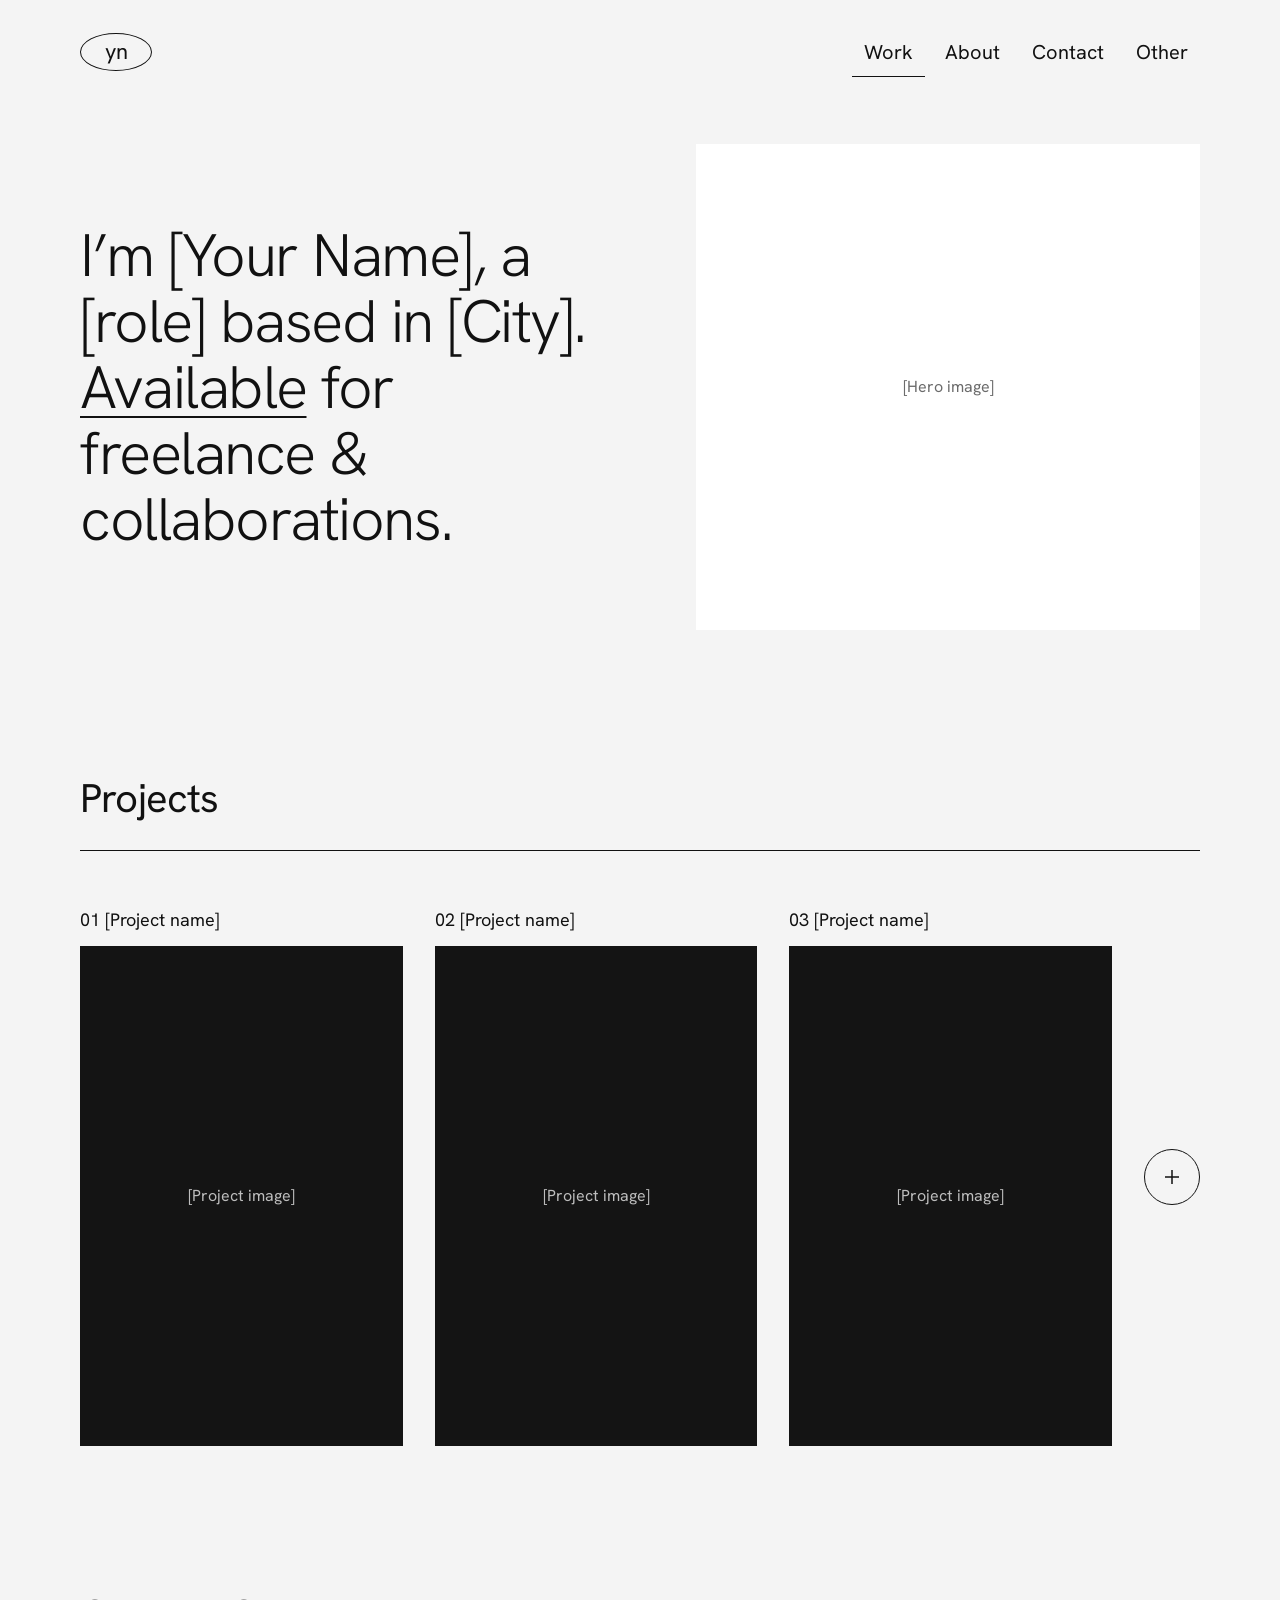
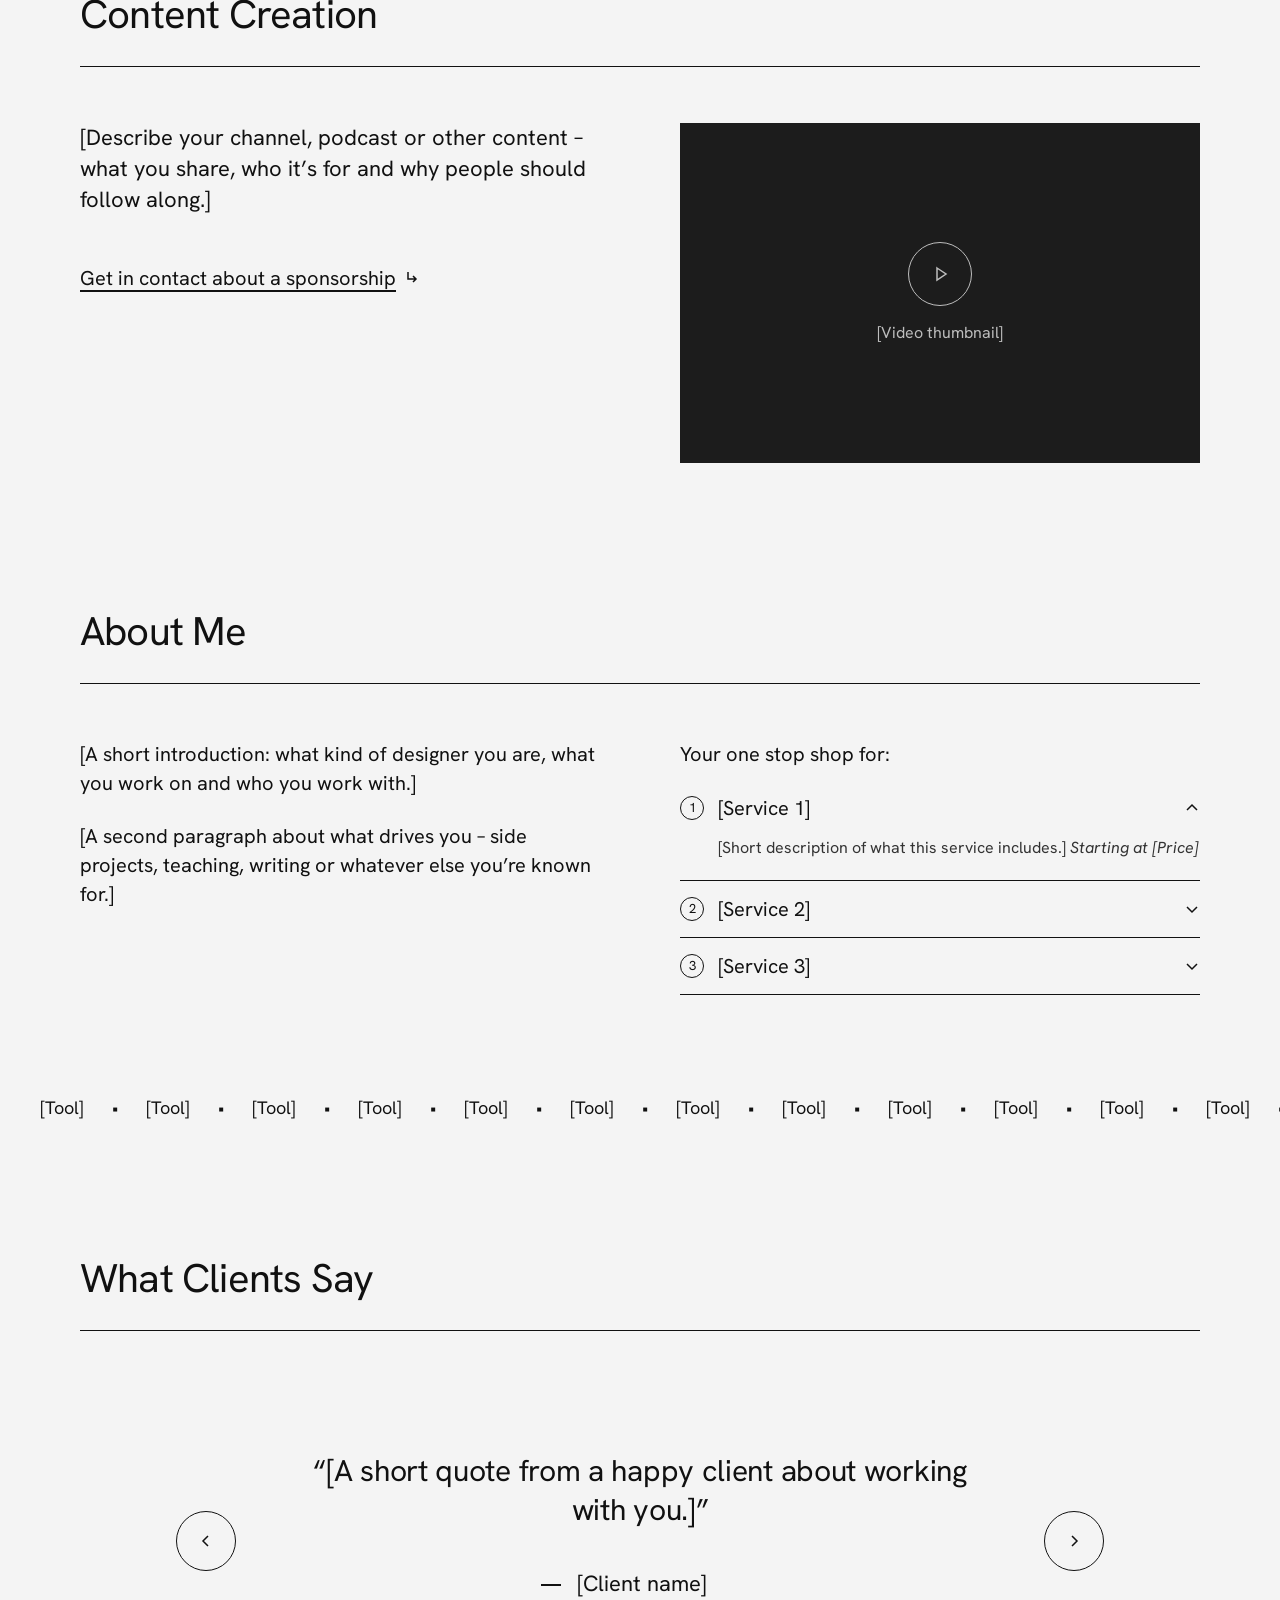
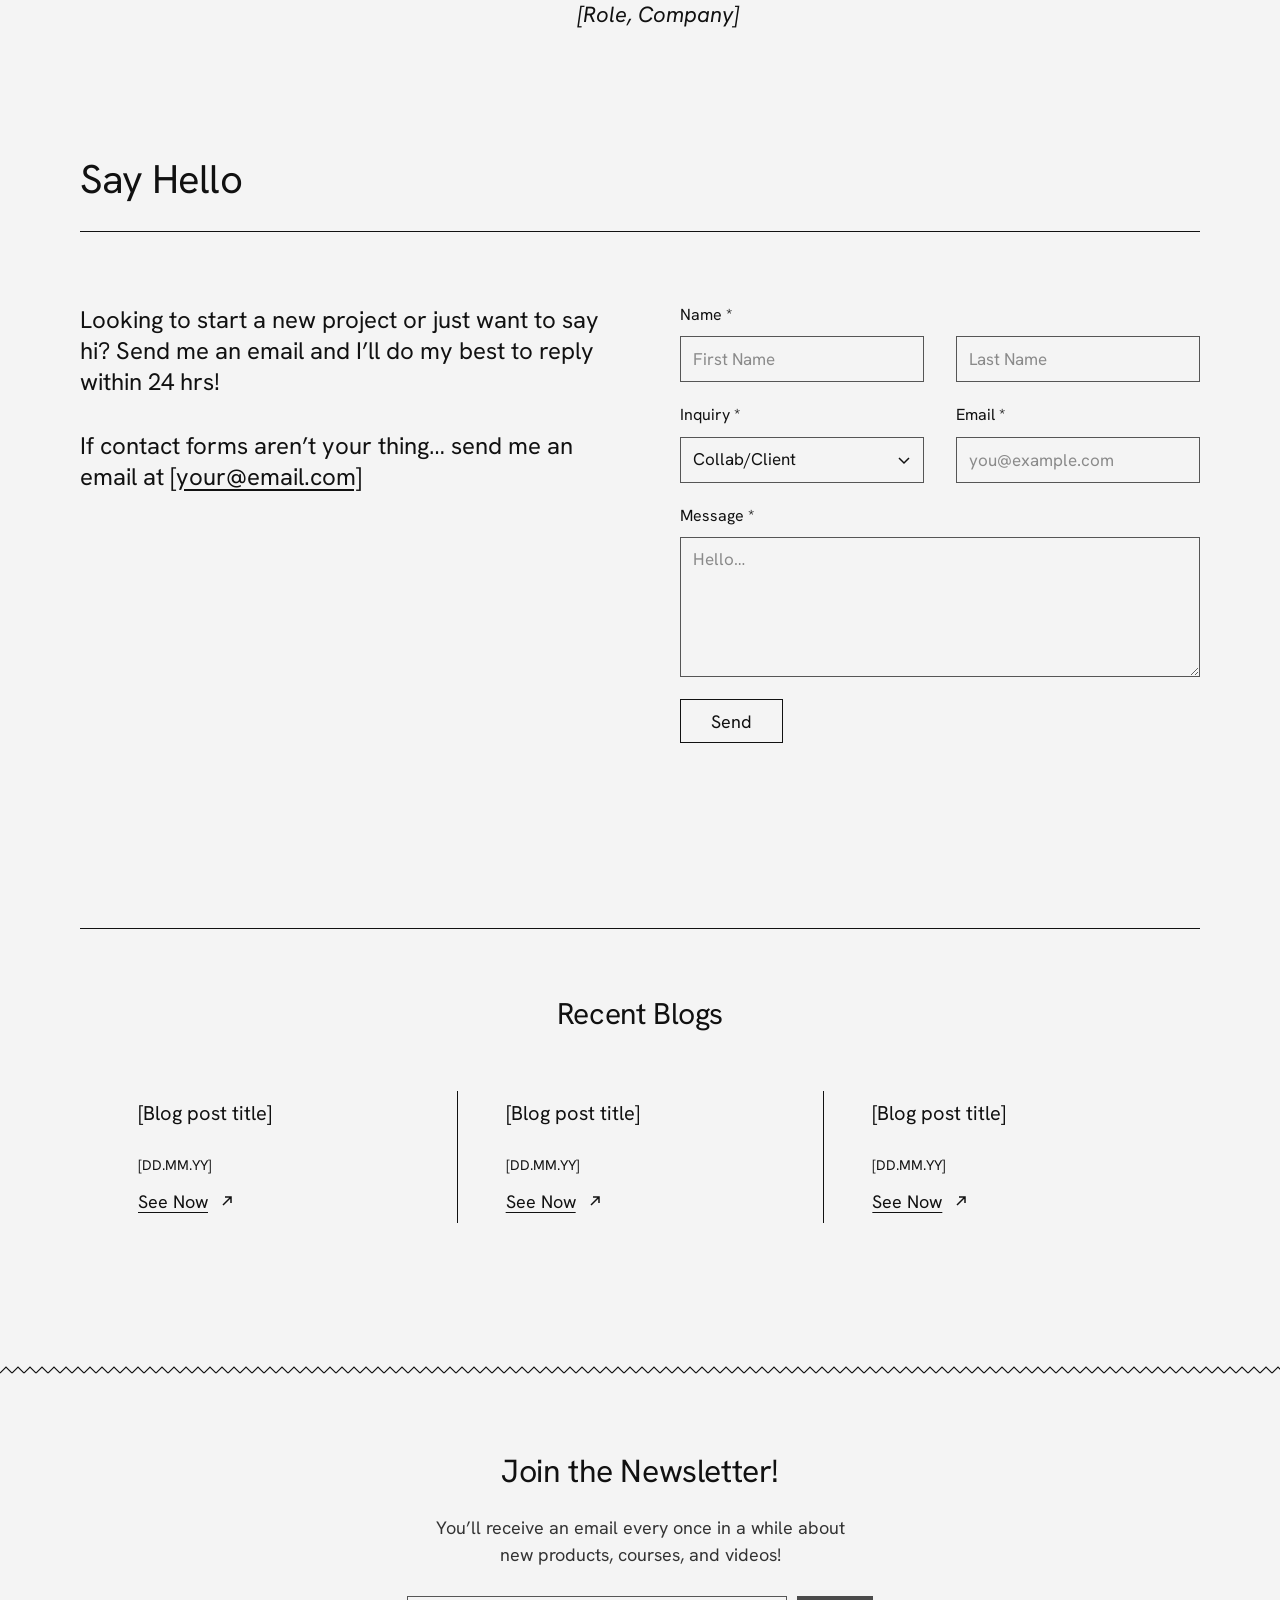
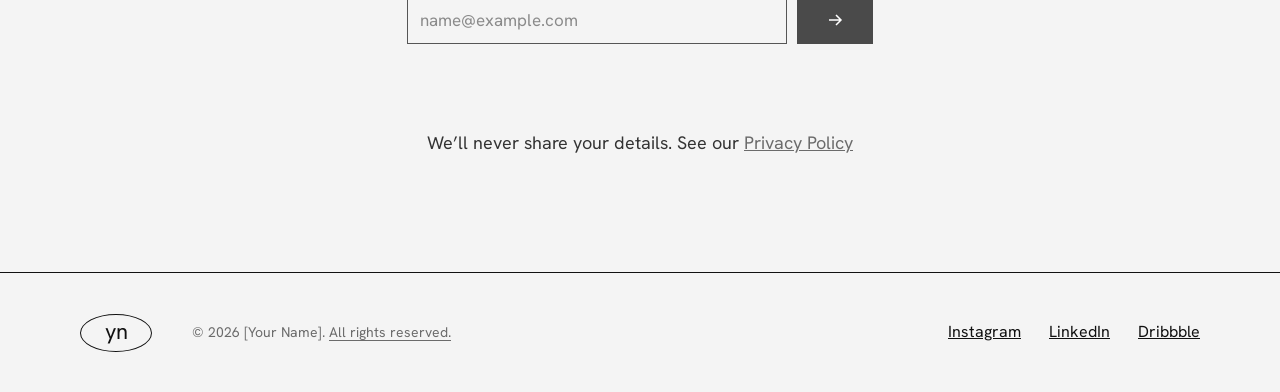
==== index.html @ ebcaa5fa "Build portfolio website with Rights & Privacy page Rebuild the exported Portfolio design as a static" ====
<!DOCTYPE html>
<html lang="en">
<head>
<meta charset="utf-8">
<meta name="viewport" content="width=device-width, initial-scale=1">
<title>Portfolio – Home</title>
<meta name="description" content="Portfolio of [Your Name], a [role] based in [City].">
<link rel="preconnect" href="https://fonts.googleapis.com">
<link rel="preconnect" href="https://fonts.gstatic.com" crossorigin>
<link rel="stylesheet" href="https://fonts.googleapis.com/css2?family=Hanken+Grotesk:ital,wght@0,300;0,400;0,500;1,300;1,400&amp;display=swap">
<link rel="stylesheet" href="css/styles.css">
</head>
<body>
<a class="skip-link" href="#main">Skip to content</a>
<header class="site-header">
  <a class="logo" href="index.html" aria-label="Home">yn</a>
  <nav class="main-nav" aria-label="Main">
    <a href="index.html" aria-current="page">Work</a>
    <a href="about.html">About</a>
    <a href="contact.html">Contact</a>
    <a href="#">Other</a>
  </nav>
</header>
<main id="main">
<section class="hero">
  <h1>I’m [Your Name], a [role] based in [City]. <a href="contact.html">Available</a> for freelance &amp; collaborations.</h1>
  <div class="placeholder">[Hero image]</div>
</section>

<section class="section">
  <h2 class="section-title">Projects</h2>
  <div class="projects">
    <article class="project">
      <div class="project__name">01 [Project name]</div>
      <div class="placeholder placeholder--dark project__image">[Project image]</div>
    </article>
    <article class="project">
      <div class="project__name">02 [Project name]</div>
      <div class="placeholder placeholder--dark project__image">[Project image]</div>
    </article>
    <article class="project">
      <div class="project__name">03 [Project name]</div>
      <div class="placeholder placeholder--dark project__image">[Project image]</div>
    </article>
    <a class="circle-btn" href="#" aria-label="More projects"><svg width="20" height="20" viewBox="0 0 20 20" fill="none" stroke="currentColor" stroke-width="1.5" aria-hidden="true"><path d="M10 3v14M3 10h14"/></svg></a>
  </div>
</section>

<section class="section">
  <h2 class="section-title">Content Creation</h2>
  <div class="two-col">
    <div class="stack" style="gap:48px">
      <p class="lead">[Describe your channel, podcast or other content – what you share, who it’s for and why people should follow along.]</p>
      <a class="arrow-link" href="contact.html">Get in contact about a sponsorship <svg width="16" height="16" viewBox="0 0 16 16" fill="none" stroke="currentColor" stroke-width="1.5" aria-hidden="true"><path d="M4 2v7h8M9 6l3 3-3 3"/></svg></a>
    </div>
    <div class="video">
      <div class="video__play"><svg width="20" height="20" viewBox="0 0 20 20" fill="none" stroke="currentColor" stroke-width="1.5" aria-hidden="true"><path d="M7 4l9 6-9 6z"/></svg></div>
      <div>[Video thumbnail]</div>
    </div>
  </div>
</section>

<section class="section" style="padding-bottom:100px">
  <h2 class="section-title">About Me</h2>
  <div class="two-col">
    <div class="about-text">
      <p>[A short introduction: what kind of designer you are, what you work on and who you work with.]</p>
      <p>[A second paragraph about what drives you – side projects, teaching, writing or whatever else you’re known for.]</p>
    </div>
    <div class="services">
      <div class="services__label">Your one stop shop for:</div>
      <div class="service">
        <button class="service__toggle" type="button" aria-expanded="true" aria-controls="service-1">
          <span class="service__num">1</span>
          <span class="service__title">[Service 1]</span>
          <svg width="16" height="16" viewBox="0 0 16 16" fill="none" stroke="currentColor" stroke-width="1.5" aria-hidden="true" class="service__chevron"><path d="M3 6l5 5 5-5"/></svg>
        </button>
        <p class="service__body" id="service-1">[Short description of what this service includes.] <em>Starting at [Price]</em></p>
      </div>
      <div class="service">
        <button class="service__toggle" type="button" aria-expanded="false" aria-controls="service-2">
          <span class="service__num">2</span>
          <span class="service__title">[Service 2]</span>
          <svg width="16" height="16" viewBox="0 0 16 16" fill="none" stroke="currentColor" stroke-width="1.5" aria-hidden="true" class="service__chevron"><path d="M3 6l5 5 5-5"/></svg>
        </button>
        <p class="service__body" id="service-2" hidden>[Short description of what this service includes.] <em>Starting at [Price]</em></p>
      </div>
      <div class="service">
        <button class="service__toggle" type="button" aria-expanded="false" aria-controls="service-3">
          <span class="service__num">3</span>
          <span class="service__title">[Service 3]</span>
          <svg width="16" height="16" viewBox="0 0 16 16" fill="none" stroke="currentColor" stroke-width="1.5" aria-hidden="true" class="service__chevron"><path d="M3 6l5 5 5-5"/></svg>
        </button>
        <p class="service__body" id="service-3" hidden>[Short description of what this service includes.] <em>Starting at [Price]</em></p>
      </div>
    </div>
  </div>
</section>

<div class="tools" aria-label="Tools I use">
  <div class="tools__track"><span>[Tool]</span><span aria-hidden="true">•</span><span>[Tool]</span><span aria-hidden="true">•</span><span>[Tool]</span><span aria-hidden="true">•</span><span>[Tool]</span><span aria-hidden="true">•</span><span>[Tool]</span><span aria-hidden="true">•</span><span>[Tool]</span><span aria-hidden="true">•</span><span>[Tool]</span><span aria-hidden="true">•</span><span>[Tool]</span><span aria-hidden="true">•</span><span>[Tool]</span><span aria-hidden="true">•</span><span>[Tool]</span><span aria-hidden="true">•</span><span>[Tool]</span><span aria-hidden="true">•</span><span>[Tool]</span><span aria-hidden="true">•</span><span>[Tool]</span><span aria-hidden="true">•</span><span>[Tool]</span><span aria-hidden="true">•</span><span>[Tool]</span><span aria-hidden="true">•</span><span>[Tool]</span><span aria-hidden="true">•</span><span>[Tool]</span><span aria-hidden="true">•</span><span>[Tool]</span><span aria-hidden="true">•</span><span>[Tool]</span><span aria-hidden="true">•</span><span>[Tool]</span><span aria-hidden="true">•</span><span>[Tool]</span><span aria-hidden="true">•</span><span>[Tool]</span><span aria-hidden="true">•</span><span>[Tool]</span><span aria-hidden="true">•</span><span>[Tool]</span><span aria-hidden="true">•</span><span>[Tool]</span><span aria-hidden="true">•</span><span>[Tool]</span><span aria-hidden="true">•</span><span>[Tool]</span><span aria-hidden="true">•</span><span>[Tool]</span><span aria-hidden="true">•</span><span>[Tool]</span><span aria-hidden="true">•</span><span>[Tool]</span><span aria-hidden="true">•</span></div>
</div>

<section class="section section--testimonials">
  <h2 class="section-title">What Clients Say</h2>
  <div class="testimonials" data-testimonials>
    <button class="circle-btn" type="button" data-prev aria-label="Previous testimonial"><svg width="16" height="16" viewBox="0 0 16 16" fill="none" stroke="currentColor" stroke-width="1.5" aria-hidden="true"><path d="M10 3L5 8l5 5"/></svg></button>
    <figure class="testimonial" aria-live="polite">
      <blockquote data-quote>“[A short quote from a happy client about working with you.]”</blockquote>
      <figcaption>
        <span class="testimonial__dash" aria-hidden="true"></span>
        <span class="testimonial__who"><span data-name>[Client name]</span><em data-role>[Role, Company]</em></span>
      </figcaption>
    </figure>
    <button class="circle-btn" type="button" data-next aria-label="Next testimonial"><svg width="16" height="16" viewBox="0 0 16 16" fill="none" stroke="currentColor" stroke-width="1.5" aria-hidden="true"><path d="M6 3l5 5-5 5"/></svg></button>
  </div>
</section>

<section class="section">
  <h2 class="section-title">Say Hello</h2>
  <div class="two-col contact-grid">
    <div class="contact-copy">
      <p>Looking to start a new project or just want to say hi? Send me an email and I’ll do my best to reply within 24 hrs!</p>
      <p>If contact forms aren’t your thing… send me an email at <a href="mailto:hello@example.com">[your@email.com]</a></p>
    </div>
    <form class="form" data-contact-form>
      <div class="field">
        <label for="h-first">Name *</label>
        <div class="field-row">
          <input class="input" id="h-first" name="first" type="text" placeholder="First Name" autocomplete="given-name" required>
          <input class="input" name="last" type="text" aria-label="Last name" placeholder="Last Name" autocomplete="family-name" required>
        </div>
      </div>
      <div class="field-row">
        <div class="field">
          <label for="h-inq">Inquiry *</label>
          <div class="select-wrap">
            <select class="input" id="h-inq" name="inquiry" required>
              <option>Collab/Client</option>
              <option>Sponsorship</option>
              <option>Other</option>
            </select>
            <svg width="16" height="16" viewBox="0 0 16 16" fill="none" stroke="currentColor" stroke-width="1.5" aria-hidden="true"><path d="M3 6l5 5 5-5"/></svg>
          </div>
        </div>
        <div class="field">
          <label for="h-email">Email *</label>
          <input class="input" id="h-email" name="email" type="email" placeholder="you@example.com" autocomplete="email" required>
        </div>
      </div>
      <div class="field">
        <label for="h-msg">Message *</label>
        <textarea class="input" id="h-msg" name="message" placeholder="Hello…" required></textarea>
      </div>
      <button class="btn" type="submit">Send</button>
      <p class="form-status" role="status" aria-live="polite"></p>
    </form>
  </div>
</section>

<section class="section">
  <div class="blogs">
    <h2>Recent Blogs</h2>
    <div class="blogs__grid">
      <article class="blog">
        <h3>[Blog post title]</h3>
        <div class="blog__date">[DD.MM.YY]</div>
        <a href="#">See Now <svg width="14" height="14" viewBox="0 0 14 14" fill="none" stroke="currentColor" stroke-width="1.5" aria-hidden="true"><path d="M3 11L11 3M5 3h6v6"/></svg></a>
      </article>
      <article class="blog">
        <h3>[Blog post title]</h3>
        <div class="blog__date">[DD.MM.YY]</div>
        <a href="#">See Now <svg width="14" height="14" viewBox="0 0 14 14" fill="none" stroke="currentColor" stroke-width="1.5" aria-hidden="true"><path d="M3 11L11 3M5 3h6v6"/></svg></a>
      </article>
      <article class="blog">
        <h3>[Blog post title]</h3>
        <div class="blog__date">[DD.MM.YY]</div>
        <a href="#">See Now <svg width="14" height="14" viewBox="0 0 14 14" fill="none" stroke="currentColor" stroke-width="1.5" aria-hidden="true"><path d="M3 11L11 3M5 3h6v6"/></svg></a>
      </article>
    </div>
  </div>
</section>

<div class="zigzag" aria-hidden="true"></div>
<section class="newsletter">
  <h2>Join the Newsletter!</h2>
  <p>You’ll receive an email every once in a while about new products, courses, and videos!</p>
  <form class="newsletter__form" data-newsletter>
    <input class="input" type="email" name="email" aria-label="Email address" placeholder="name@example.com" autocomplete="email" required>
    <button class="newsletter__submit" type="submit" aria-label="Subscribe"><svg width="18" height="18" viewBox="0 0 18 18" fill="none" stroke="currentColor" stroke-width="1.5" aria-hidden="true"><path d="M3 9h12M10 4l5 5-5 5"/></svg></button>
  </form>
  <p class="form-status" role="status" aria-live="polite"></p>
  <p class="newsletter__fine">We’ll never share your details. See our <a href="rights.html#privacy">Privacy Policy</a></p>
</section>
</main>
<footer class="site-footer">
  <a class="logo" href="index.html" aria-label="Home">yn</a>
  <div class="copyright">© <span data-year>2026</span> [Your Name]. <a href="rights.html">All rights reserved.</a></div>
  <nav class="social" aria-label="Social">
    <a href="#">Instagram</a>
    <a href="#">LinkedIn</a>
    <a href="#">Dribbble</a>
  </nav>
</footer>
<script src="js/main.js"></script>
</body>
</html>
---- css/styles.css ----
/* ---------- Base ---------- */
:root {
  --bg: #f4f4f4;
  --ink: #111111;
  --ink-soft: #333333;
  --muted: #6b6b6b;
  --line: #555555;
  --panel: #ffffff;
  --dark: #141414;
  --dark-2: #1c1c1c;
  --on-dark: #bdbdbd;
  --gutter: 80px;
  --rule: 1.5px solid var(--ink);
}

*, *::before, *::after { box-sizing: border-box; }

html { scroll-behavior: smooth; }

body {
  margin: 0;
  font-family: 'Hanken Grotesk', Helvetica, Arial, sans-serif;
  background: var(--bg);
  color: var(--ink);
  line-height: 1.4;
  -webkit-font-smoothing: antialiased;
}

a { color: var(--ink); }
a:hover { color: var(--line); }
img { max-width: 100%; display: block; }
input::placeholder, textarea::placeholder { color: #8a8a8a; }

:focus-visible { outline: 2px solid var(--ink); outline-offset: 3px; }

.skip-link {
  position: absolute; left: -9999px; top: 8px;
  background: var(--ink); color: var(--bg); padding: 8px 14px; z-index: 100;
}
.skip-link:focus { left: 8px; color: var(--bg); }

.visually-hidden {
  position: absolute; width: 1px; height: 1px; padding: 0; margin: -1px;
  overflow: hidden; clip: rect(0 0 0 0); white-space: nowrap; border: 0;
}

/* ---------- Header ---------- */
.site-header {
  height: 104px;
  padding: 0 var(--gutter);
  display: flex;
  align-items: center;
  justify-content: space-between;
  gap: 16px;
}

.logo {
  display: flex; align-items: center; justify-content: center;
  width: 72px; height: 38px; flex-shrink: 0;
  border: var(--rule); border-radius: 50%;
  color: var(--ink); text-decoration: none;
  font-size: 22px; letter-spacing: -0.5px;
}

.main-nav { display: flex; gap: 8px; flex-wrap: wrap; justify-content: flex-end; }
.main-nav a {
  padding: 10px 12px;
  font-size: 20px;
  text-decoration: none;
  border-bottom: 1.5px solid transparent;
}
.main-nav a[aria-current="page"] { border-bottom-color: var(--ink); }

/* ---------- Sections ---------- */
.section { padding: 0 var(--gutter) 140px; }
.section--first { padding-top: 40px; }

.section-title {
  margin: 0;
  padding-bottom: 24px;
  border-bottom: var(--rule);
  font-size: 40px;
  font-weight: 400;
  letter-spacing: -0.8px;
}

.two-col {
  padding-top: 56px;
  display: grid;
  grid-template-columns: repeat(2, minmax(0, 1fr));
  gap: 80px;
  align-items: start;
}

.lead { margin: 0; font-size: 22px; line-height: 1.4; }
.stack { display: flex; flex-direction: column; gap: 32px; }
.stack p { margin: 0; }

.placeholder {
  display: flex; align-items: center; justify-content: center;
  background: var(--panel); color: var(--muted); font-size: 16px;
}
.placeholder--dark { background: var(--dark); color: var(--on-dark); }

.arrow-link {
  font-size: 20px;
  text-underline-offset: 5px;
  display: inline-flex; align-items: center; gap: 8px;
}

.circle-btn {
  width: 60px; height: 60px; flex-shrink: 0; padding: 0;
  border-radius: 50%; border: var(--rule);
  background: transparent; color: var(--ink);
  display: flex; align-items: center; justify-content: center;
  cursor: pointer;
}
.circle-btn:hover { background: var(--ink); color: var(--bg); }

/* ---------- Hero ---------- */
.hero {
  padding: 40px var(--gutter) 140px;
  display: flex; align-items: center; justify-content: space-between; gap: 64px;
}
.hero h1 {
  margin: 0; max-width: 700px;
  font-size: 60px; line-height: 1.1; font-weight: 300; letter-spacing: -1.5px;
}
.hero h1 a { text-decoration-thickness: 2px; text-underline-offset: 8px; }
.hero .placeholder { width: 560px; max-width: 45%; aspect-ratio: 56 / 54; flex-shrink: 0; }

/* ---------- Projects ---------- */
.projects {
  padding-top: 56px;
  display: flex; align-items: center; gap: 32px;
}
.project { flex: 1 1 0; display: flex; flex-direction: column; gap: 14px; }
.project__name { font-size: 18px; }
.project .placeholder { height: 500px; }
.projects .circle-btn { width: 56px; height: 56px; }

/* ---------- Content creation ---------- */
.video {
  height: 340px;
  background: var(--dark-2); color: var(--on-dark);
  display: flex; flex-direction: column; align-items: center; justify-content: center; gap: 16px;
  font-size: 16px;
}
.video__play {
  width: 64px; height: 64px; border-radius: 50%;
  border: 1.5px solid var(--on-dark);
  display: flex; align-items: center; justify-content: center;
}

/* ---------- Services accordion ---------- */
.about-text { display: flex; flex-direction: column; gap: 24px; font-size: 20px; line-height: 1.45; }
.about-text p { margin: 0; }
.services__label { font-size: 20px; padding-bottom: 12px; }
.service { border-bottom: var(--rule); }
.service__toggle {
  width: 100%; min-height: 56px; padding: 0;
  border: none; background: transparent; color: var(--ink);
  font: inherit; font-size: 20px; text-align: left;
  display: flex; align-items: center; gap: 14px; cursor: pointer;
}
.service__num {
  width: 24px; height: 24px; flex-shrink: 0;
  border-radius: 50%; border: var(--rule);
  display: flex; align-items: center; justify-content: center; font-size: 13px;
}
.service__title { flex-grow: 1; }
.service__chevron { flex-shrink: 0; transition: transform .2s ease; }
.service__toggle[aria-expanded="true"] .service__chevron { transform: rotate(180deg); }
.service__body {
  margin: 0; padding: 0 0 20px 38px;
  font-size: 16px; line-height: 1.5; color: var(--ink-soft);
}

/* ---------- Tools marquee ---------- */
.tools { overflow: hidden; padding: 0 0 130px; }
.tools__track {
  display: flex; gap: 28px; width: max-content;
  white-space: nowrap; font-size: 18px; padding-left: 40px;
  animation: marquee 40s linear infinite;
}
.tools:hover .tools__track { animation-play-state: paused; }
@keyframes marquee { to { transform: translateX(-50%); } }
@media (prefers-reduced-motion: reduce) { .tools__track { animation: none; } }

/* ---------- Testimonials ---------- */
.section--testimonials { padding-bottom: 120px; }
.testimonials {
  padding: 120px 96px 0;
  display: flex; align-items: center; justify-content: space-between; gap: 48px;
}
.testimonial {
  margin: 0; flex-grow: 1; max-width: 820px;
  display: flex; flex-direction: column; align-items: center; gap: 40px;
}
.testimonial blockquote {
  margin: 0; font-size: 30px; line-height: 1.3; letter-spacing: -0.3px; text-align: center;
}
.testimonial figcaption { display: flex; gap: 16px; }
.testimonial__dash { width: 20px; height: 2px; background: var(--ink); margin-top: 15px; }
.testimonial__who { display: flex; flex-direction: column; font-size: 22px; line-height: 1.4; }

/* ---------- Contact ---------- */
.contact-grid { padding-top: 72px; }
.contact-copy { display: flex; flex-direction: column; gap: 32px; font-size: 24px; line-height: 1.3; max-width: 520px; }
.contact-copy p { margin: 0; }
.contact-copy a { text-underline-offset: 4px; }
.page-contact .contact-copy { font-size: 26px; max-width: 540px; }

.form { display: flex; flex-direction: column; gap: 22px; max-width: 560px; }
.field { display: flex; flex-direction: column; gap: 10px; }
.field label { font-size: 16px; }
.field-row { display: grid; grid-template-columns: repeat(2, minmax(0, 1fr)); gap: 32px; }

.input {
  width: 100%; height: 46px; padding: 0 12px;
  border: 1.5px solid var(--line); border-radius: 0;
  background: transparent; color: var(--ink);
  font: inherit; font-size: 17px;
}
textarea.input { height: 140px; padding: 10px 12px; resize: vertical; }
.select-wrap { position: relative; }
.select-wrap select { padding-right: 36px; appearance: none; -webkit-appearance: none; cursor: pointer; }
.select-wrap svg { position: absolute; right: 12px; top: 15px; pointer-events: none; }

.btn {
  align-self: flex-start; min-height: 44px; padding: 0 30px;
  border: var(--rule); border-radius: 0;
  background: transparent; color: var(--ink);
  font: inherit; font-size: 18px; cursor: pointer;
}
.btn:hover { background: var(--ink); color: var(--bg); }

.form-status { margin: 0; font-size: 16px; color: var(--ink-soft); min-height: 1.4em; }

/* ---------- Blogs ---------- */
.blogs { border-top: var(--rule); padding-top: 64px; }
.blogs h2 { margin: 0 0 56px; text-align: center; font-size: 30px; font-weight: 400; letter-spacing: -0.4px; }
.blogs__grid { max-width: 1100px; margin: 0 auto; display: grid; grid-template-columns: repeat(3, minmax(0, 1fr)); }
.blog { padding: 8px 48px; display: flex; flex-direction: column; }
.blog + .blog { border-left: var(--rule); }
.blog h3 { margin: 0; font-size: 20px; font-weight: 400; line-height: 1.45; }
.blog__date { margin-top: 28px; font-size: 14px; }
.blog a {
  margin-top: 12px; font-size: 18px; text-underline-offset: 4px;
  display: inline-flex; align-items: center; gap: 12px; min-height: 28px;
}

/* ---------- Newsletter ---------- */
.zigzag {
  display: block; height: 14px;
  background: url("data:image/svg+xml,%3Csvg xmlns='http://www.w3.org/2000/svg' width='12' height='14'%3E%3Cpath d='M0 10L6 4L12 10' fill='none' stroke='%23111111' stroke-width='1.2'/%3E%3C/svg%3E") repeat-x;
}
.newsletter {
  display: flex; flex-direction: column; align-items: center; justify-content: center;
  padding: 72px var(--gutter) 88px; text-align: center;
}
.newsletter h2 { margin: 0; font-size: 32px; font-weight: 400; letter-spacing: -0.4px; }
.newsletter > p { margin: 20px 0 28px; max-width: 440px; font-size: 18px; line-height: 1.5; color: var(--ink-soft); }
.newsletter__form { display: flex; gap: 10px; width: 100%; max-width: 466px; }
.newsletter__form .input { height: 48px; flex: 1 1 auto; min-width: 0; }
.newsletter__submit {
  width: 76px; height: 48px; flex-shrink: 0; padding: 0;
  border: none; border-radius: 0; background: #4a4a4a; color: #fff;
  display: flex; align-items: center; justify-content: center; cursor: pointer;
}
.newsletter__submit:hover { background: var(--ink); }
.newsletter .form-status { margin-top: 12px; }
.newsletter__fine { margin: 28px 0 0; font-size: 14px; color: var(--muted); }
.newsletter__fine a { color: var(--muted); }

/* ---------- Footer ---------- */
.site-footer {
  min-height: 120px;
  border-top: var(--rule);
  padding: 24px var(--gutter);
  display: flex; align-items: center; gap: 40px; flex-wrap: wrap;
}
.copyright { font-size: 14px; color: var(--muted); }
.copyright a { color: var(--muted); text-underline-offset: 3px; }
.copyright a:hover { color: var(--ink); }
.social { margin-left: auto; display: flex; gap: 28px; font-size: 16px; flex-wrap: wrap; }

/* ---------- Clients (About) ---------- */
.clients {
  margin: 0; padding: 0; list-style: none;
  display: flex; flex-direction: column;
  font-size: 54px; line-height: 1.16; font-weight: 300; letter-spacing: -1px;
}
.clients a { text-decoration-thickness: 2px; text-underline-offset: 8px; }
.portrait { height: 500px; }

/* ---------- Rights page ---------- */
.legal { padding: 40px var(--gutter) 140px; }
.legal h1 {
  margin: 0; padding-bottom: 24px; border-bottom: var(--rule);
  font-size: 44px; font-weight: 400; letter-spacing: -0.9px;
}
.legal__layout {
  padding-top: 56px;
  display: grid; grid-template-columns: 240px minmax(0, 1fr); gap: 80px; align-items: start;
}
.legal__toc { position: sticky; top: 24px; display: flex; flex-direction: column; gap: 10px; font-size: 16px; }
.legal__toc a { text-decoration: none; }
.legal__toc a:hover { text-decoration: underline; text-underline-offset: 4px; }
.legal__body { max-width: 760px; }
.legal__body section { padding-bottom: 48px; scroll-margin-top: 24px; }
.legal__body section + section { border-top: 1px solid #d6d6d6; padding-top: 40px; }
.legal__body h2 { margin: 0 0 16px; font-size: 28px; font-weight: 400; letter-spacing: -0.4px; }
.legal__body p, .legal__body li { font-size: 18px; line-height: 1.55; color: var(--ink-soft); }
.legal__body p { margin: 0 0 14px; }
.legal__body ul { margin: 0 0 14px; padding-left: 22px; }
.legal__updated { font-size: 14px; color: var(--muted); margin: 0 0 32px; }

/* ---------- Responsive ---------- */
@media (max-width: 1100px) {
  :root { --gutter: 48px; }
  .hero h1 { font-size: 48px; }
  .testimonials { padding: 80px 0 0; }
  .clients { font-size: 44px; }
}

@media (max-width: 860px) {
  :root { --gutter: 24px; }
  .site-header { height: auto; padding-top: 20px; padding-bottom: 20px; }
  .main-nav { gap: 4px; }
  .main-nav a { font-size: 16px; padding: 6px 4px; }
  .section { padding-bottom: 96px; }
  .section-title { font-size: 32px; }
  .hero { flex-direction: column; align-items: stretch; padding-bottom: 96px; gap: 40px; }
  .hero h1 { font-size: 38px; letter-spacing: -1px; }
  .hero .placeholder { width: 100%; max-width: none; aspect-ratio: 4 / 3; }
  .two-col, .field-row, .legal__layout { grid-template-columns: 1fr; gap: 48px; }
  .field-row { gap: 22px; }
  .projects { flex-direction: column; align-items: stretch; }
  .project .placeholder { height: 360px; }
  .projects .circle-btn { align-self: center; }
  .testimonials { padding-top: 56px; gap: 16px; }
  .testimonial blockquote { font-size: 22px; }
  .testimonial__who { font-size: 18px; }
  .circle-btn { width: 44px; height: 44px; }
  .contact-copy, .page-contact .contact-copy { font-size: 20px; }
  .blogs__grid { grid-template-columns: 1fr; }
  .blog { padding: 24px 0; }
  .blog + .blog { border-left: none; border-top: var(--rule); }
  .clients { font-size: 36px; }
  .portrait { height: 360px; }
  .legal h1 { font-size: 34px; }
  .legal__toc { position: static; }
  .site-footer { gap: 20px; }
  .social { margin-left: 0; width: 100%; }
}

@media (max-width: 480px) {
  .site-header .logo { width: 56px; height: 32px; font-size: 18px; }
  .main-nav { flex-wrap: nowrap; gap: 2px; }
  .main-nav a { font-size: 15px; padding: 6px 5px; }
}
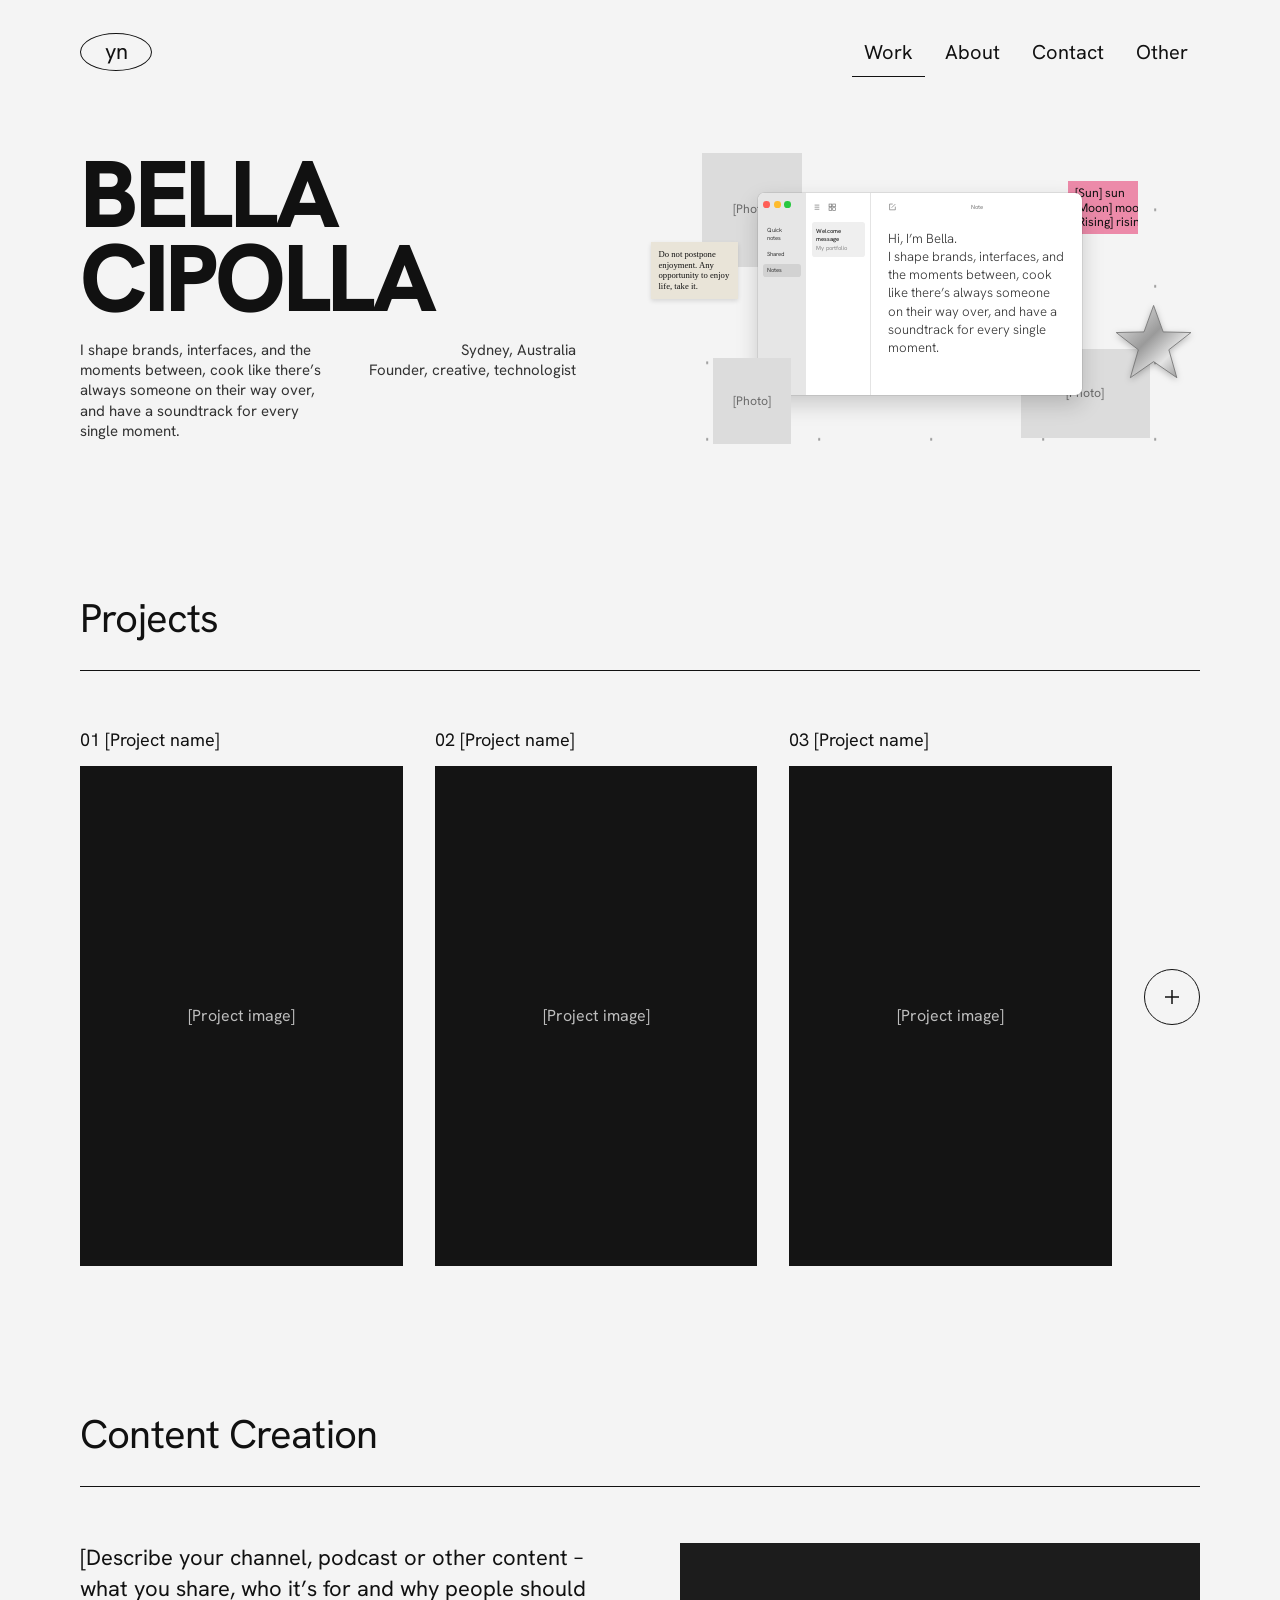
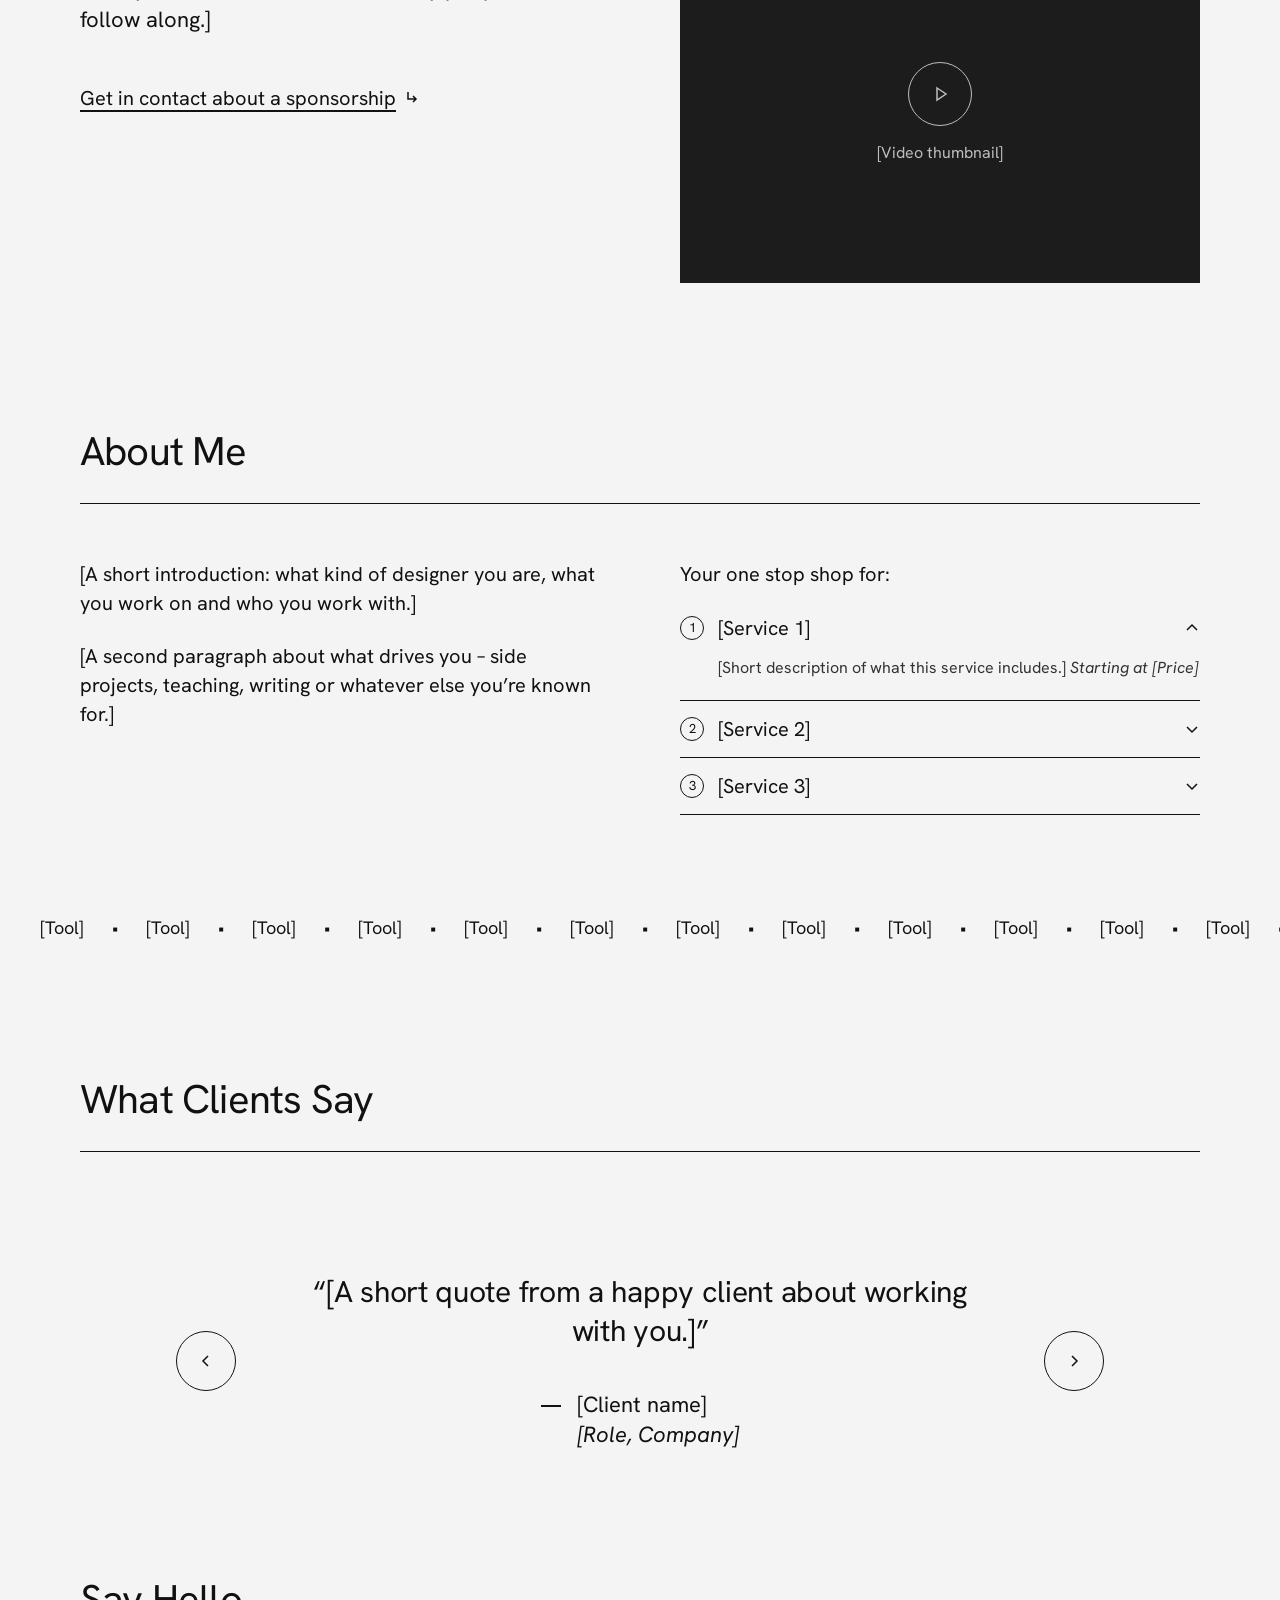
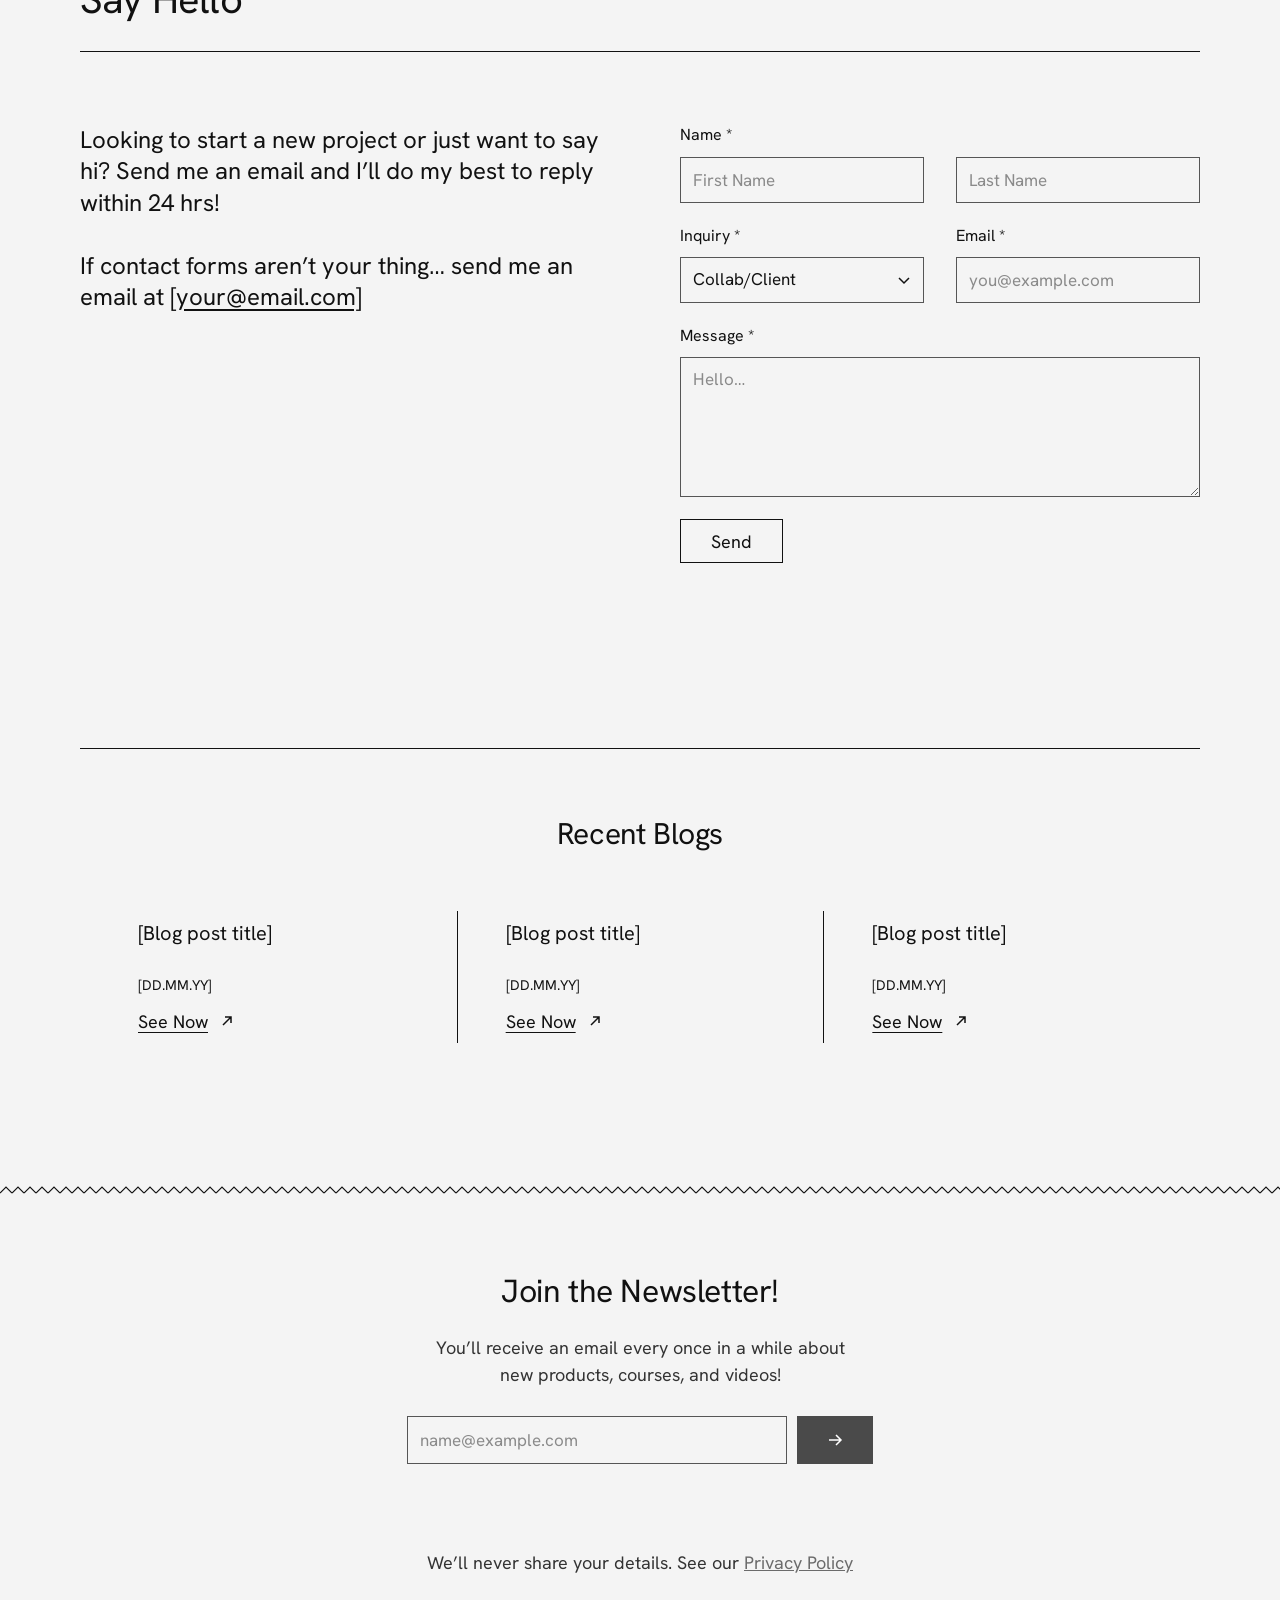
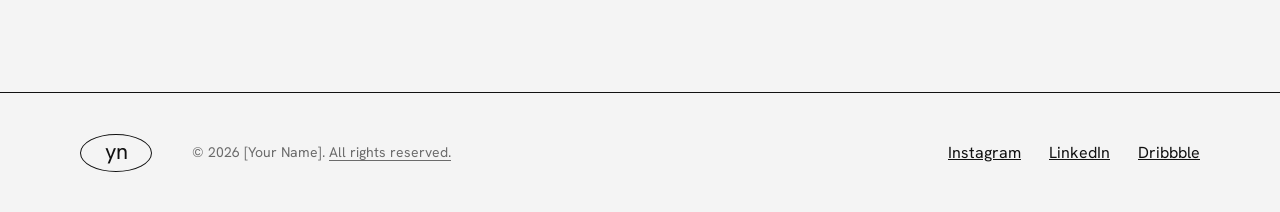
==== commit 1860ceee: "changes to hero" ====
--- a/index.html
+++ b/index.html
@@ -7,7 +7,7 @@
 <meta name="description" content="Portfolio of [Your Name], a [role] based in [City].">
 <link rel="preconnect" href="https://fonts.googleapis.com">
 <link rel="preconnect" href="https://fonts.gstatic.com" crossorigin>
-<link rel="stylesheet" href="https://fonts.googleapis.com/css2?family=Hanken+Grotesk:ital,wght@0,300;0,400;0,500;1,300;1,400&amp;display=swap">
+<link rel="stylesheet" href="https://fonts.googleapis.com/css2?family=Hanken+Grotesk:ital,wght@0,300;0,400;0,500;0,800;1,300;1,400&amp;display=swap">
 <link rel="stylesheet" href="css/styles.css">
 </head>
 <body>
@@ -23,8 +23,49 @@
 </header>
 <main id="main">
 <section class="hero">
-  <h1>I’m [Your Name], a [role] based in [City]. <a href="contact.html">Available</a> for freelance &amp; collaborations.</h1>
-  <div class="placeholder">[Hero image]</div>
+  <div class="hero__intro">
+    <h1 class="hero__name"><span>Bella</span> <span>Cipolla</span></h1>
+    <div class="hero__meta">
+      <p>I shape brands, interfaces, and the moments between, cook like there’s always someone on their way over, and have a soundtrack for every single moment.</p>
+      <p class="hero__meta-right">Sydney, Australia<br>Founder, creative, technologist</p>
+    </div>
+  </div>
+
+  <div class="collage" role="img" aria-label="A notes window surrounded by personal photos">
+    <div class="placeholder collage__item collage__photo collage__photo--tl">[Photo]</div>
+    <p class="collage__item collage__quote">Do not postpone enjoyment. Any opportunity to enjoy life, take it.</p>
+    <p class="collage__item collage__sticky">[Sun] sun<br>[Moon] moon<br>[Rising] rising</p>
+    <div class="placeholder collage__item collage__photo collage__photo--bl">[Photo]</div>
+    <div class="placeholder collage__item collage__photo collage__photo--br">[Photo]</div>
+
+    <div class="collage__item notes-window">
+      <div class="notes-window__sidebar">
+        <div class="notes-window__lights"><span></span><span></span><span></span></div>
+        <div class="notes-window__folder">Quick notes</div>
+        <div class="notes-window__folder">Shared</div>
+        <div class="notes-window__folder is-active">Notes</div>
+      </div>
+      <div class="notes-window__list">
+        <div class="notes-window__toolbar">
+          <svg viewBox="0 0 16 16" fill="none" stroke="currentColor" stroke-width="1.3" aria-hidden="true"><path d="M5 4h9M5 8h9M5 12h9M2 4h.01M2 8h.01M2 12h.01"/></svg>
+          <svg viewBox="0 0 16 16" fill="none" stroke="currentColor" stroke-width="1.3" aria-hidden="true"><rect x="2" y="2" width="5" height="5"/><rect x="9" y="2" width="5" height="5"/><rect x="2" y="9" width="5" height="5"/><rect x="9" y="9" width="5" height="5"/></svg>
+        </div>
+        <div class="notes-window__entry"><strong>Welcome message</strong><span>My portfolio</span></div>
+      </div>
+      <div class="notes-window__note">
+        <div class="notes-window__toolbar">
+          <svg viewBox="0 0 16 16" fill="none" stroke="currentColor" stroke-width="1.3" aria-hidden="true"><path d="M9 2H3v11h11V7M7 9l7-7"/></svg>
+          <span class="notes-window__label">Note</span>
+        </div>
+        <p class="notes-window__text">Hi, I’m Bella.<br>I shape brands, interfaces, and the moments between, cook like there’s always someone on their way over, and have a soundtrack for every single moment.</p>
+      </div>
+    </div>
+
+    <svg class="collage__item collage__star" viewBox="0 0 100 100" aria-hidden="true">
+      <defs><linearGradient id="star-foil" x1="0" y1="0" x2="1" y2="1"><stop offset="0" stop-color="#f2f2f2"/><stop offset=".45" stop-color="#9a9a9a"/><stop offset=".7" stop-color="#e4e4e4"/><stop offset="1" stop-color="#7d7d7d"/></linearGradient></defs>
+      <path d="M50 3l11.8 32.6L96 36.4 68.8 57.6 78.6 92 50 72.2 21.4 92l9.8-34.4L4 36.4l34.2-.8z" fill="url(#star-foil)" stroke="#6f6f6f" stroke-width="1"/>
+    </svg>
+  </div>
 </section>
 
 <section class="section">
--- a/css/styles.css
+++ b/css/styles.css
@@ -122,12 +122,68 @@
   padding: 40px var(--gutter) 140px;
   display: flex; align-items: center; justify-content: space-between; gap: 64px;
 }
-.hero h1 {
-  margin: 0; max-width: 700px;
-  font-size: 60px; line-height: 1.1; font-weight: 300; letter-spacing: -1.5px;
-}
-.hero h1 a { text-decoration-thickness: 2px; text-underline-offset: 8px; }
-.hero .placeholder { width: 560px; max-width: 45%; aspect-ratio: 56 / 54; flex-shrink: 0; }
+.hero__intro { flex: 1 1 0; min-width: 0; display: flex; flex-direction: column; gap: 20px; }
+.hero__name {
+  margin: 0;
+  font-size: clamp(56px, 7.4vw, 132px); line-height: .88; font-weight: 800;
+  letter-spacing: -0.035em; text-transform: uppercase;
+}
+.hero__name span { display: block; }
+.hero__meta {
+  display: flex; justify-content: space-between; gap: 32px;
+  font-size: 15px; line-height: 1.35; color: var(--ink-soft);
+}
+.hero__meta p { margin: 0; max-width: 340px; }
+.hero__meta-right { text-align: right; flex-shrink: 0; }
+
+/* Collage: a macOS Notes window with photos around it. Sized in cqi so it scales as one piece. */
+.collage {
+  position: relative; container-type: inline-size;
+  width: 620px; max-width: 50%; aspect-ratio: 1024 / 560; flex-shrink: 0;
+  background-image: radial-gradient(circle, #9a9a9a 1px, transparent 1.5px);
+  background-size: 20% 25%; background-position: 2.5% 12%;
+}
+.collage__item { position: absolute; margin: 0; }
+.collage__photo { font-size: 2.2cqi; background: #dcdcdc; }
+.collage__photo--tl { left: 11%; top: 3%; width: 18%; height: 37%; }
+.collage__photo--bl { left: 13%; top: 70%; width: 14%; height: 28%; z-index: 3; }
+.collage__photo--br { right: 9%; top: 67%; width: 23%; height: 29%; }
+.collage__quote {
+  left: 2%; top: 32%; width: 15.5%; z-index: 3;
+  padding: 1.2cqi 1.3cqi; background: #e9e4d8;
+  font-family: 'Times New Roman', Times, serif; font-size: 1.55cqi; line-height: 1.25; color: #111;
+  box-shadow: 0 .3cqi .8cqi rgba(0,0,0,.12);
+}
+.collage__sticky {
+  right: 11%; top: 12%; width: 12.5%; z-index: 1;
+  padding: 1cqi 1.2cqi; background: #ec8aa9;
+  font-size: 2.2cqi; line-height: 1.15; color: #111; white-space: nowrap; overflow: hidden;
+}
+.collage__star { right: 1%; top: 52%; width: 14.5%; z-index: 4; filter: drop-shadow(0 .4cqi .6cqi rgba(0,0,0,.25)); }
+
+.notes-window {
+  left: 21%; top: 16%; width: 58%; height: 66%; z-index: 2;
+  display: grid; grid-template-columns: 15% 20% 1fr;
+  background: #fff; border-radius: 1.2cqi; overflow: hidden;
+  box-shadow: 0 0 0 1px rgba(0,0,0,.08), 0 1.6cqi 4cqi rgba(0,0,0,.18);
+  font-size: 1.05cqi; color: #3a3a3a;
+}
+.notes-window__sidebar { background: #e6e6e6; padding: 1.4cqi 1cqi; display: flex; flex-direction: column; gap: .4cqi; }
+.notes-window__lights { display: flex; gap: .7cqi; margin-bottom: 2.4cqi; }
+.notes-window__lights span { width: 1.2cqi; height: 1.2cqi; border-radius: 50%; background: #ff5f57; }
+.notes-window__lights span:nth-child(2) { background: #febc2e; }
+.notes-window__lights span:nth-child(3) { background: #28c840; }
+.notes-window__folder { padding: .5cqi .6cqi; border-radius: .5cqi; }
+.notes-window__folder.is-active { background: #d2d2d2; }
+.notes-window__list { border-right: 1px solid #e4e4e4; padding: 1cqi; }
+.notes-window__toolbar { position: relative; height: 3cqi; display: flex; align-items: center; gap: 1.4cqi; color: #777; }
+.notes-window__toolbar svg { width: 1.5cqi; height: 1.5cqi; }
+.notes-window__entry { margin-top: 1.2cqi; padding: .8cqi; border-radius: .5cqi; background: #efefef; display: flex; flex-direction: column; gap: .2cqi; }
+.notes-window__entry strong { font-weight: 500; color: #222; }
+.notes-window__entry span { color: #888; }
+.notes-window__note { padding: 1cqi 3cqi 3cqi; }
+.notes-window__label { position: absolute; left: 0; right: 0; text-align: center; pointer-events: none; }
+.notes-window__text { margin: 2.6cqi 0 0; font-size: 2.35cqi; line-height: 1.38; font-weight: 300; color: #333; }
 
 /* ---------- Projects ---------- */
 .projects {
@@ -319,7 +375,6 @@
 /* ---------- Responsive ---------- */
 @media (max-width: 1100px) {
   :root { --gutter: 48px; }
-  .hero h1 { font-size: 48px; }
   .testimonials { padding: 80px 0 0; }
   .clients { font-size: 44px; }
 }
@@ -332,8 +387,8 @@
   .section { padding-bottom: 96px; }
   .section-title { font-size: 32px; }
   .hero { flex-direction: column; align-items: stretch; padding-bottom: 96px; gap: 40px; }
-  .hero h1 { font-size: 38px; letter-spacing: -1px; }
-  .hero .placeholder { width: 100%; max-width: none; aspect-ratio: 4 / 3; }
+  .hero__name { font-size: 15vw; }
+  .collage { width: 100%; max-width: none; }
   .two-col, .field-row, .legal__layout { grid-template-columns: 1fr; gap: 48px; }
   .field-row { gap: 22px; }
   .projects { flex-direction: column; align-items: stretch; }
@@ -359,4 +414,6 @@
   .site-header .logo { width: 56px; height: 32px; font-size: 18px; }
   .main-nav { flex-wrap: nowrap; gap: 2px; }
   .main-nav a { font-size: 15px; padding: 6px 5px; }
-}
+  .hero__meta { flex-direction: column; gap: 12px; }
+  .hero__meta-right { text-align: left; }
+}
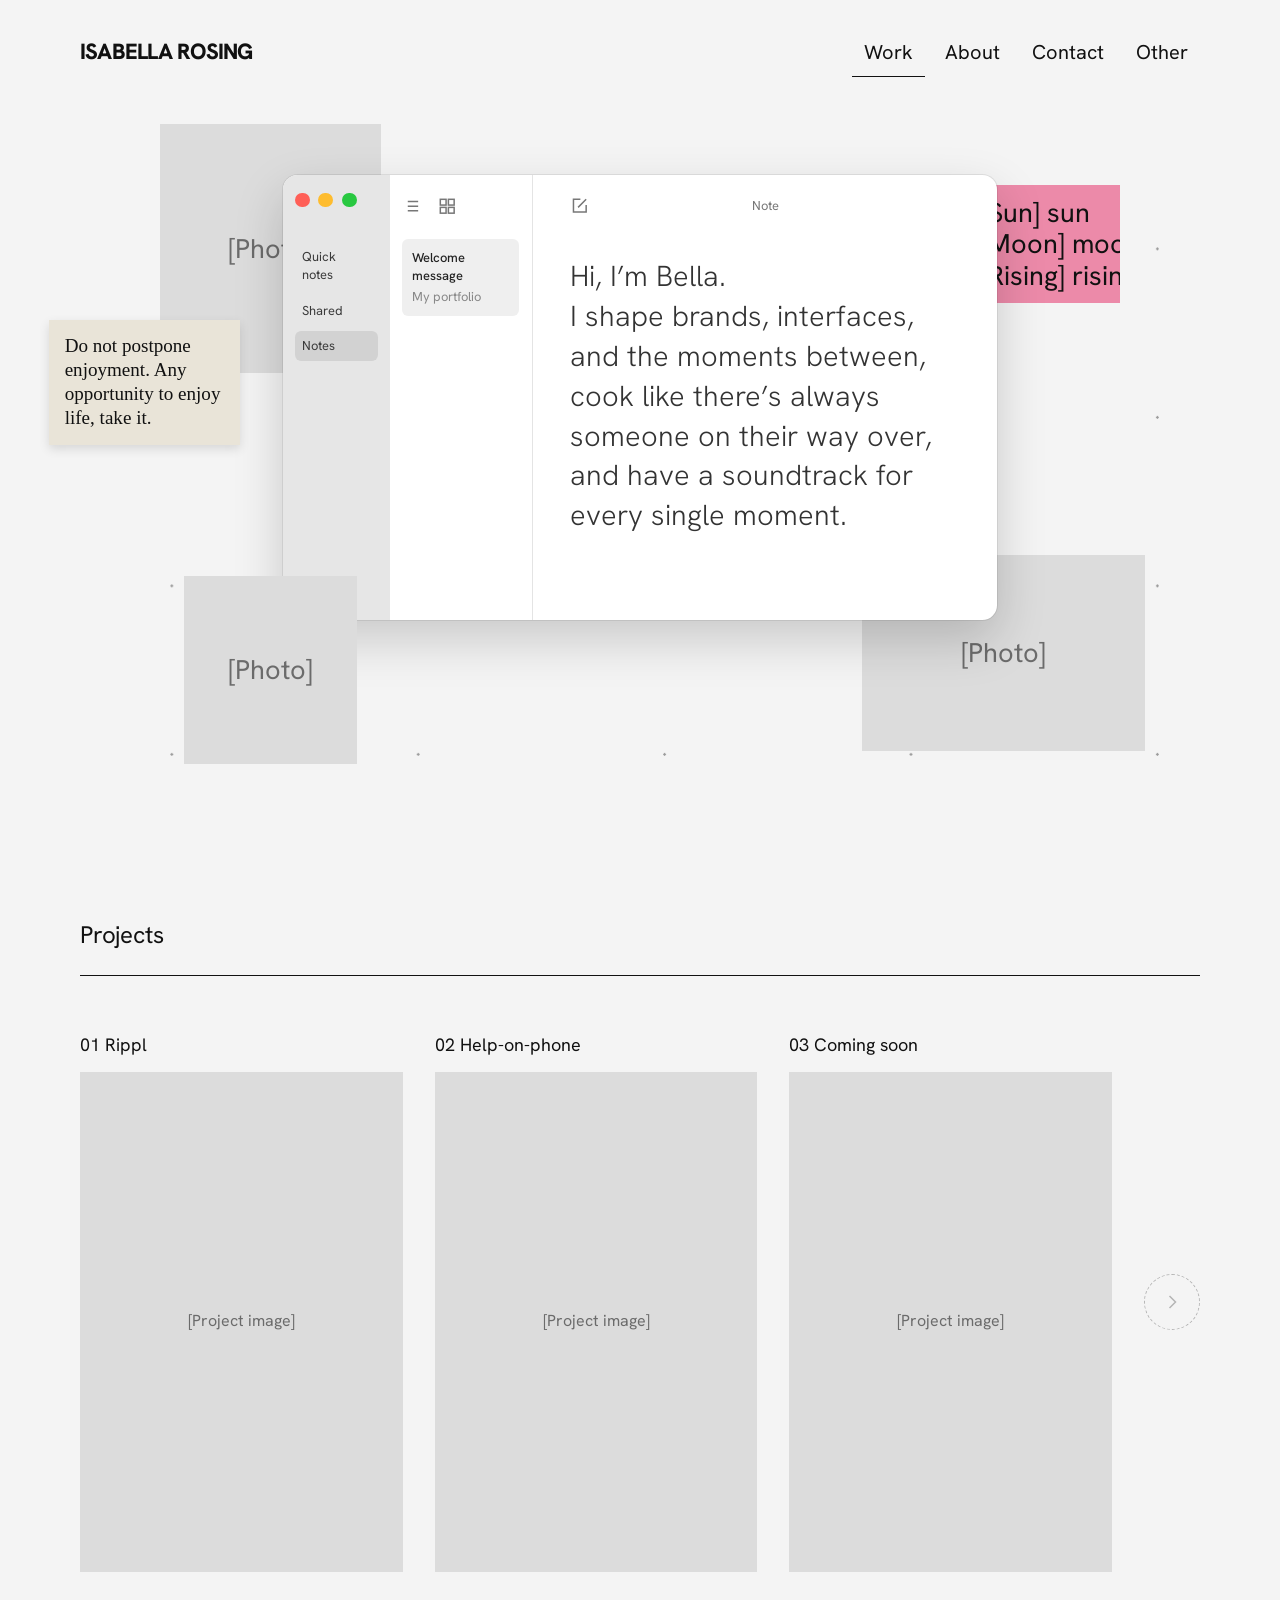
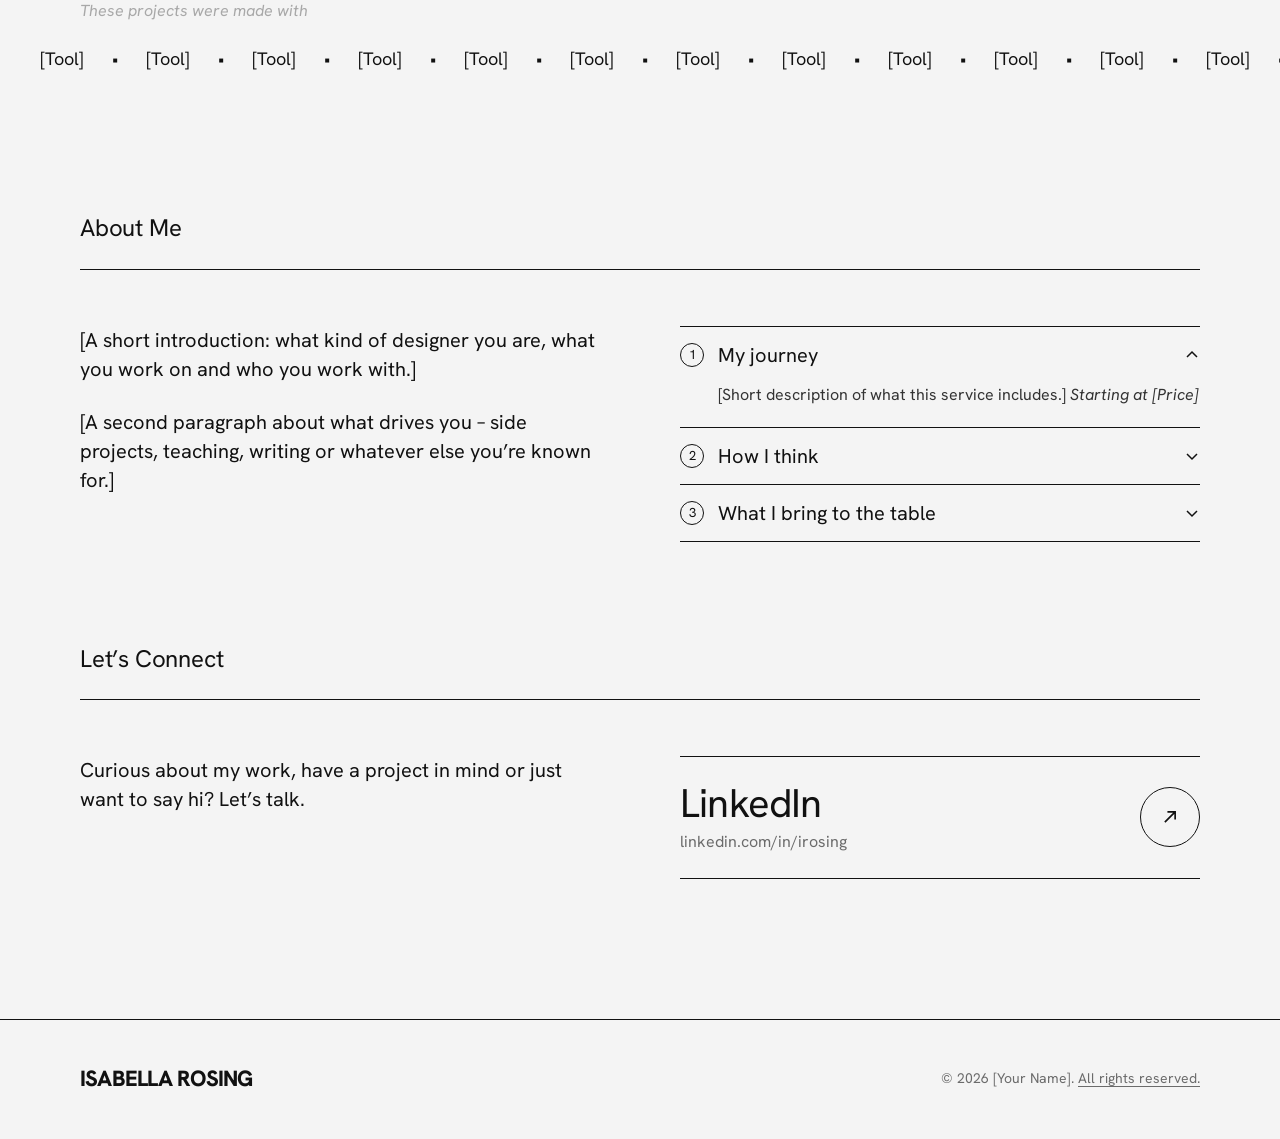
==== commit da3f1324: "Ændringer lavet til forsiden og styles" ====
--- a/index.html
+++ b/index.html
@@ -13,24 +13,16 @@
 <body>
 <a class="skip-link" href="#main">Skip to content</a>
 <header class="site-header">
-  <a class="logo" href="index.html" aria-label="Home">yn</a>
+  <a class="wordmark" href="index.html">Isabella Rosing</a>
   <nav class="main-nav" aria-label="Main">
     <a href="index.html" aria-current="page">Work</a>
-    <a href="about.html">About</a>
+    <a href="#about">About</a>
     <a href="contact.html">Contact</a>
     <a href="#">Other</a>
   </nav>
 </header>
 <main id="main">
 <section class="hero">
-  <div class="hero__intro">
-    <h1 class="hero__name"><span>Bella</span> <span>Cipolla</span></h1>
-    <div class="hero__meta">
-      <p>I shape brands, interfaces, and the moments between, cook like there’s always someone on their way over, and have a soundtrack for every single moment.</p>
-      <p class="hero__meta-right">Sydney, Australia<br>Founder, creative, technologist</p>
-    </div>
-  </div>
-
   <div class="collage" role="img" aria-label="A notes window surrounded by personal photos">
     <div class="placeholder collage__item collage__photo collage__photo--tl">[Photo]</div>
     <p class="collage__item collage__quote">Do not postpone enjoyment. Any opportunity to enjoy life, take it.</p>
@@ -60,60 +52,64 @@
         <p class="notes-window__text">Hi, I’m Bella.<br>I shape brands, interfaces, and the moments between, cook like there’s always someone on their way over, and have a soundtrack for every single moment.</p>
       </div>
     </div>
-
-    <svg class="collage__item collage__star" viewBox="0 0 100 100" aria-hidden="true">
-      <defs><linearGradient id="star-foil" x1="0" y1="0" x2="1" y2="1"><stop offset="0" stop-color="#f2f2f2"/><stop offset=".45" stop-color="#9a9a9a"/><stop offset=".7" stop-color="#e4e4e4"/><stop offset="1" stop-color="#7d7d7d"/></linearGradient></defs>
-      <path d="M50 3l11.8 32.6L96 36.4 68.8 57.6 78.6 92 50 72.2 21.4 92l9.8-34.4L4 36.4l34.2-.8z" fill="url(#star-foil)" stroke="#6f6f6f" stroke-width="1"/>
-    </svg>
   </div>
 </section>
 
-<section class="section">
-  <h2 class="section-title">Projects</h2>
+<section class="section section--projects">
+  <h2 class="section-title section-title--small">Projects</h2>
   <div class="projects">
     <article class="project">
-      <div class="project__name">01 [Project name]</div>
-      <div class="placeholder placeholder--dark project__image">[Project image]</div>
+      <div class="project__name">01 Rippl</div>
+      <div class="project__card project__card--blue" tabindex="0">
+        <div class="placeholder project__image">[Project image]</div>
+        <div class="project__info">
+          <p class="project__desc">Et casestudie af mit strategiske designprojekt som fokuserer på bæredygtige vandfremtider.</p>
+          <p class="project__tag">Strategisk design</p>
+        </div>
+      </div>
     </article>
     <article class="project">
-      <div class="project__name">02 [Project name]</div>
-      <div class="placeholder placeholder--dark project__image">[Project image]</div>
+      <div class="project__name">02 Help-on-phone</div>
+      <div class="project__card project__card--yellow" tabindex="0">
+        <div class="placeholder project__image">[Project image]</div>
+        <div class="project__info">
+          <p class="project__desc">[Short description of the project.]</p>
+          <p class="project__tag">[Category]</p>
+        </div>
+      </div>
     </article>
     <article class="project">
-      <div class="project__name">03 [Project name]</div>
-      <div class="placeholder placeholder--dark project__image">[Project image]</div>
+      <div class="project__name">03 Coming soon</div>
+      <div class="project__card project__card--orange" tabindex="0">
+        <div class="placeholder project__image">[Project image]</div>
+        <div class="project__info">
+          <p class="project__desc">[Short description of the project.]</p>
+          <p class="project__tag">[Category]</p>
+        </div>
+      </div>
     </article>
-    <a class="circle-btn" href="#" aria-label="More projects"><svg width="20" height="20" viewBox="0 0 20 20" fill="none" stroke="currentColor" stroke-width="1.5" aria-hidden="true"><path d="M10 3v14M3 10h14"/></svg></a>
+    <button class="circle-btn" type="button" disabled aria-label="More projects – coming soon" data-tooltip="More projects coming soon"><svg width="20" height="20" viewBox="0 0 20 20" fill="none" stroke="currentColor" stroke-width="1.5" aria-hidden="true"><path d="M7.5 4l6 6-6 6"/></svg></button>
   </div>
-</section>
-
-<section class="section">
-  <h2 class="section-title">Content Creation</h2>
-  <div class="two-col">
-    <div class="stack" style="gap:48px">
-      <p class="lead">[Describe your channel, podcast or other content – what you share, who it’s for and why people should follow along.]</p>
-      <a class="arrow-link" href="contact.html">Get in contact about a sponsorship <svg width="16" height="16" viewBox="0 0 16 16" fill="none" stroke="currentColor" stroke-width="1.5" aria-hidden="true"><path d="M4 2v7h8M9 6l3 3-3 3"/></svg></a>
-    </div>
-    <div class="video">
-      <div class="video__play"><svg width="20" height="20" viewBox="0 0 20 20" fill="none" stroke="currentColor" stroke-width="1.5" aria-hidden="true"><path d="M7 4l9 6-9 6z"/></svg></div>
-      <div>[Video thumbnail]</div>
+  <div class="project-tools">
+    <p class="project-tools__label" id="tools-label">These projects were made with</p>
+    <div class="tools" role="region" aria-labelledby="tools-label">
+    <div class="tools__track"><span>[Tool]</span><span aria-hidden="true">•</span><span>[Tool]</span><span aria-hidden="true">•</span><span>[Tool]</span><span aria-hidden="true">•</span><span>[Tool]</span><span aria-hidden="true">•</span><span>[Tool]</span><span aria-hidden="true">•</span><span>[Tool]</span><span aria-hidden="true">•</span><span>[Tool]</span><span aria-hidden="true">•</span><span>[Tool]</span><span aria-hidden="true">•</span><span>[Tool]</span><span aria-hidden="true">•</span><span>[Tool]</span><span aria-hidden="true">•</span><span>[Tool]</span><span aria-hidden="true">•</span><span>[Tool]</span><span aria-hidden="true">•</span><span>[Tool]</span><span aria-hidden="true">•</span><span>[Tool]</span><span aria-hidden="true">•</span><span>[Tool]</span><span aria-hidden="true">•</span><span>[Tool]</span><span aria-hidden="true">•</span><span>[Tool]</span><span aria-hidden="true">•</span><span>[Tool]</span><span aria-hidden="true">•</span><span>[Tool]</span><span aria-hidden="true">•</span><span>[Tool]</span><span aria-hidden="true">•</span><span>[Tool]</span><span aria-hidden="true">•</span><span>[Tool]</span><span aria-hidden="true">•</span><span>[Tool]</span><span aria-hidden="true">•</span><span>[Tool]</span><span aria-hidden="true">•</span><span>[Tool]</span><span aria-hidden="true">•</span><span>[Tool]</span><span aria-hidden="true">•</span><span>[Tool]</span><span aria-hidden="true">•</span><span>[Tool]</span><span aria-hidden="true">•</span><span>[Tool]</span><span aria-hidden="true">•</span><span>[Tool]</span><span aria-hidden="true">•</span></div>
     </div>
   </div>
 </section>
 
-<section class="section" style="padding-bottom:100px">
-  <h2 class="section-title">About Me</h2>
+<section class="section" id="about" style="padding-bottom:100px">
+  <h2 class="section-title section-title--small">About Me</h2>
   <div class="two-col">
     <div class="about-text">
       <p>[A short introduction: what kind of designer you are, what you work on and who you work with.]</p>
       <p>[A second paragraph about what drives you – side projects, teaching, writing or whatever else you’re known for.]</p>
     </div>
     <div class="services">
-      <div class="services__label">Your one stop shop for:</div>
       <div class="service">
         <button class="service__toggle" type="button" aria-expanded="true" aria-controls="service-1">
           <span class="service__num">1</span>
-          <span class="service__title">[Service 1]</span>
+          <span class="service__title">My journey</span>
           <svg width="16" height="16" viewBox="0 0 16 16" fill="none" stroke="currentColor" stroke-width="1.5" aria-hidden="true" class="service__chevron"><path d="M3 6l5 5 5-5"/></svg>
         </button>
         <p class="service__body" id="service-1">[Short description of what this service includes.] <em>Starting at [Price]</em></p>
@@ -121,7 +117,7 @@
       <div class="service">
         <button class="service__toggle" type="button" aria-expanded="false" aria-controls="service-2">
           <span class="service__num">2</span>
-          <span class="service__title">[Service 2]</span>
+          <span class="service__title">How I think</span>
           <svg width="16" height="16" viewBox="0 0 16 16" fill="none" stroke="currentColor" stroke-width="1.5" aria-hidden="true" class="service__chevron"><path d="M3 6l5 5 5-5"/></svg>
         </button>
         <p class="service__body" id="service-2" hidden>[Short description of what this service includes.] <em>Starting at [Price]</em></p>
@@ -129,7 +125,7 @@
       <div class="service">
         <button class="service__toggle" type="button" aria-expanded="false" aria-controls="service-3">
           <span class="service__num">3</span>
-          <span class="service__title">[Service 3]</span>
+          <span class="service__title">What I bring to the table</span>
           <svg width="16" height="16" viewBox="0 0 16 16" fill="none" stroke="currentColor" stroke-width="1.5" aria-hidden="true" class="service__chevron"><path d="M3 6l5 5 5-5"/></svg>
         </button>
         <p class="service__body" id="service-3" hidden>[Short description of what this service includes.] <em>Starting at [Price]</em></p>
@@ -138,110 +134,24 @@
   </div>
 </section>
 
-<div class="tools" aria-label="Tools I use">
-  <div class="tools__track"><span>[Tool]</span><span aria-hidden="true">•</span><span>[Tool]</span><span aria-hidden="true">•</span><span>[Tool]</span><span aria-hidden="true">•</span><span>[Tool]</span><span aria-hidden="true">•</span><span>[Tool]</span><span aria-hidden="true">•</span><span>[Tool]</span><span aria-hidden="true">•</span><span>[Tool]</span><span aria-hidden="true">•</span><span>[Tool]</span><span aria-hidden="true">•</span><span>[Tool]</span><span aria-hidden="true">•</span><span>[Tool]</span><span aria-hidden="true">•</span><span>[Tool]</span><span aria-hidden="true">•</span><span>[Tool]</span><span aria-hidden="true">•</span><span>[Tool]</span><span aria-hidden="true">•</span><span>[Tool]</span><span aria-hidden="true">•</span><span>[Tool]</span><span aria-hidden="true">•</span><span>[Tool]</span><span aria-hidden="true">•</span><span>[Tool]</span><span aria-hidden="true">•</span><span>[Tool]</span><span aria-hidden="true">•</span><span>[Tool]</span><span aria-hidden="true">•</span><span>[Tool]</span><span aria-hidden="true">•</span><span>[Tool]</span><span aria-hidden="true">•</span><span>[Tool]</span><span aria-hidden="true">•</span><span>[Tool]</span><span aria-hidden="true">•</span><span>[Tool]</span><span aria-hidden="true">•</span><span>[Tool]</span><span aria-hidden="true">•</span><span>[Tool]</span><span aria-hidden="true">•</span><span>[Tool]</span><span aria-hidden="true">•</span><span>[Tool]</span><span aria-hidden="true">•</span><span>[Tool]</span><span aria-hidden="true">•</span><span>[Tool]</span><span aria-hidden="true">•</span></div>
-</div>
-
-<section class="section section--testimonials">
-  <h2 class="section-title">What Clients Say</h2>
-  <div class="testimonials" data-testimonials>
-    <button class="circle-btn" type="button" data-prev aria-label="Previous testimonial"><svg width="16" height="16" viewBox="0 0 16 16" fill="none" stroke="currentColor" stroke-width="1.5" aria-hidden="true"><path d="M10 3L5 8l5 5"/></svg></button>
-    <figure class="testimonial" aria-live="polite">
-      <blockquote data-quote>“[A short quote from a happy client about working with you.]”</blockquote>
-      <figcaption>
-        <span class="testimonial__dash" aria-hidden="true"></span>
-        <span class="testimonial__who"><span data-name>[Client name]</span><em data-role>[Role, Company]</em></span>
-      </figcaption>
-    </figure>
-    <button class="circle-btn" type="button" data-next aria-label="Next testimonial"><svg width="16" height="16" viewBox="0 0 16 16" fill="none" stroke="currentColor" stroke-width="1.5" aria-hidden="true"><path d="M6 3l5 5-5 5"/></svg></button>
+<section class="section" id="connect">
+  <h2 class="section-title section-title--small">Let’s Connect</h2>
+  <div class="two-col">
+    <p class="connect__lead">Curious about my work, have a project in mind or just want to say hi? Let’s talk.</p>
+    <a class="connect__link" href="https://www.linkedin.com/in/irosing/" target="_blank" rel="noopener noreferrer">
+      <span class="connect__text">
+        <span class="connect__label">LinkedIn</span>
+        <span class="connect__handle">linkedin.com/in/irosing</span>
+      </span>
+      <span class="circle-btn" aria-hidden="true"><svg width="18" height="18" viewBox="0 0 14 14" fill="none" stroke="currentColor" stroke-width="1.3"><path d="M3 11L11 3M5 3h6v6"/></svg></span>
+      <span class="visually-hidden">(opens in a new tab)</span>
+    </a>
   </div>
-</section>
-
-<section class="section">
-  <h2 class="section-title">Say Hello</h2>
-  <div class="two-col contact-grid">
-    <div class="contact-copy">
-      <p>Looking to start a new project or just want to say hi? Send me an email and I’ll do my best to reply within 24 hrs!</p>
-      <p>If contact forms aren’t your thing… send me an email at <a href="mailto:hello@example.com">[your@email.com]</a></p>
-    </div>
-    <form class="form" data-contact-form>
-      <div class="field">
-        <label for="h-first">Name *</label>
-        <div class="field-row">
-          <input class="input" id="h-first" name="first" type="text" placeholder="First Name" autocomplete="given-name" required>
-          <input class="input" name="last" type="text" aria-label="Last name" placeholder="Last Name" autocomplete="family-name" required>
-        </div>
-      </div>
-      <div class="field-row">
-        <div class="field">
-          <label for="h-inq">Inquiry *</label>
-          <div class="select-wrap">
-            <select class="input" id="h-inq" name="inquiry" required>
-              <option>Collab/Client</option>
-              <option>Sponsorship</option>
-              <option>Other</option>
-            </select>
-            <svg width="16" height="16" viewBox="0 0 16 16" fill="none" stroke="currentColor" stroke-width="1.5" aria-hidden="true"><path d="M3 6l5 5 5-5"/></svg>
-          </div>
-        </div>
-        <div class="field">
-          <label for="h-email">Email *</label>
-          <input class="input" id="h-email" name="email" type="email" placeholder="you@example.com" autocomplete="email" required>
-        </div>
-      </div>
-      <div class="field">
-        <label for="h-msg">Message *</label>
-        <textarea class="input" id="h-msg" name="message" placeholder="Hello…" required></textarea>
-      </div>
-      <button class="btn" type="submit">Send</button>
-      <p class="form-status" role="status" aria-live="polite"></p>
-    </form>
-  </div>
-</section>
-
-<section class="section">
-  <div class="blogs">
-    <h2>Recent Blogs</h2>
-    <div class="blogs__grid">
-      <article class="blog">
-        <h3>[Blog post title]</h3>
-        <div class="blog__date">[DD.MM.YY]</div>
-        <a href="#">See Now <svg width="14" height="14" viewBox="0 0 14 14" fill="none" stroke="currentColor" stroke-width="1.5" aria-hidden="true"><path d="M3 11L11 3M5 3h6v6"/></svg></a>
-      </article>
-      <article class="blog">
-        <h3>[Blog post title]</h3>
-        <div class="blog__date">[DD.MM.YY]</div>
-        <a href="#">See Now <svg width="14" height="14" viewBox="0 0 14 14" fill="none" stroke="currentColor" stroke-width="1.5" aria-hidden="true"><path d="M3 11L11 3M5 3h6v6"/></svg></a>
-      </article>
-      <article class="blog">
-        <h3>[Blog post title]</h3>
-        <div class="blog__date">[DD.MM.YY]</div>
-        <a href="#">See Now <svg width="14" height="14" viewBox="0 0 14 14" fill="none" stroke="currentColor" stroke-width="1.5" aria-hidden="true"><path d="M3 11L11 3M5 3h6v6"/></svg></a>
-      </article>
-    </div>
-  </div>
-</section>
-
-<div class="zigzag" aria-hidden="true"></div>
-<section class="newsletter">
-  <h2>Join the Newsletter!</h2>
-  <p>You’ll receive an email every once in a while about new products, courses, and videos!</p>
-  <form class="newsletter__form" data-newsletter>
-    <input class="input" type="email" name="email" aria-label="Email address" placeholder="name@example.com" autocomplete="email" required>
-    <button class="newsletter__submit" type="submit" aria-label="Subscribe"><svg width="18" height="18" viewBox="0 0 18 18" fill="none" stroke="currentColor" stroke-width="1.5" aria-hidden="true"><path d="M3 9h12M10 4l5 5-5 5"/></svg></button>
-  </form>
-  <p class="form-status" role="status" aria-live="polite"></p>
-  <p class="newsletter__fine">We’ll never share your details. See our <a href="rights.html#privacy">Privacy Policy</a></p>
 </section>
 </main>
 <footer class="site-footer">
-  <a class="logo" href="index.html" aria-label="Home">yn</a>
+  <a class="wordmark" href="index.html">Isabella Rosing</a>
   <div class="copyright">© <span data-year>2026</span> [Your Name]. <a href="rights.html">All rights reserved.</a></div>
-  <nav class="social" aria-label="Social">
-    <a href="#">Instagram</a>
-    <a href="#">LinkedIn</a>
-    <a href="#">Dribbble</a>
-  </nav>
 </footer>
 <script src="js/main.js"></script>
 </body>
--- a/css/styles.css
+++ b/css/styles.css
@@ -54,12 +54,11 @@
   gap: 16px;
 }
 
-.logo {
-  display: flex; align-items: center; justify-content: center;
-  width: 72px; height: 38px; flex-shrink: 0;
-  border: var(--rule); border-radius: 50%;
+/* Name wordmark used as the header logo; same type style as the former hero name */
+.wordmark {
+  flex-shrink: 0; white-space: nowrap;
   color: var(--ink); text-decoration: none;
-  font-size: 22px; letter-spacing: -0.5px;
+  font-size: 22px; font-weight: 800; letter-spacing: -0.035em; text-transform: uppercase;
 }
 
 .main-nav { display: flex; gap: 8px; flex-wrap: wrap; justify-content: flex-end; }
@@ -74,6 +73,7 @@
 /* ---------- Sections ---------- */
 .section { padding: 0 var(--gutter) 140px; }
 .section--first { padding-top: 40px; }
+.section--projects { padding-top: 140px; }
 
 .section-title {
   margin: 0;
@@ -83,6 +83,7 @@
   font-weight: 400;
   letter-spacing: -0.8px;
 }
+.section-title--small { font-size: 24px; letter-spacing: -0.2px; }
 
 .two-col {
   padding-top: 56px;
@@ -116,30 +117,34 @@
   cursor: pointer;
 }
 .circle-btn:hover { background: var(--ink); color: var(--bg); }
+.circle-btn:disabled,
+.circle-btn:disabled:hover {
+  background: transparent; color: #b5b5b5;
+  border-style: dashed; border-color: #b5b5b5;
+  cursor: default;
+}
+
+/* Hover tooltip; replaces the native title tooltip, which can't be styled */
+[data-tooltip] { position: relative; }
+[data-tooltip]::after {
+  content: attr(data-tooltip);
+  position: absolute; bottom: calc(100% + 10px); right: 0;
+  padding: 6px 10px; background: var(--ink); color: #fff;
+  font-size: 14px; white-space: nowrap;
+  opacity: 0; pointer-events: none; transition: opacity .15s ease;
+}
+[data-tooltip]:hover::after { opacity: 1; }
 
 /* ---------- Hero ---------- */
 .hero {
-  padding: 40px var(--gutter) 140px;
-  display: flex; align-items: center; justify-content: space-between; gap: 64px;
-}
-.hero__intro { flex: 1 1 0; min-width: 0; display: flex; flex-direction: column; gap: 20px; }
-.hero__name {
-  margin: 0;
-  font-size: clamp(56px, 7.4vw, 132px); line-height: .88; font-weight: 800;
-  letter-spacing: -0.035em; text-transform: uppercase;
-}
-.hero__name span { display: block; }
-.hero__meta {
-  display: flex; justify-content: space-between; gap: 32px;
-  font-size: 15px; line-height: 1.35; color: var(--ink-soft);
-}
-.hero__meta p { margin: 0; max-width: 340px; }
-.hero__meta-right { text-align: right; flex-shrink: 0; }
+  display: flex; flex-direction: column; align-items: stretch; justify-content: center; gap: 64px;
+}
 
 /* Collage: a macOS Notes window with photos around it. Sized in cqi so it scales as one piece. */
 .collage {
   position: relative; container-type: inline-size;
-  width: 620px; max-width: 50%; aspect-ratio: 1024 / 560; flex-shrink: 0;
+  /* 1366px = the original 1024px scaled by 1.3341; may extend into the page gutters */
+  width: min(1366px, calc(100vw - 48px)); align-self: center; aspect-ratio: 1024 / 560;
   background-image: radial-gradient(circle, #9a9a9a 1px, transparent 1.5px);
   background-size: 20% 25%; background-position: 2.5% 12%;
 }
@@ -159,11 +164,9 @@
   padding: 1cqi 1.2cqi; background: #ec8aa9;
   font-size: 2.2cqi; line-height: 1.15; color: #111; white-space: nowrap; overflow: hidden;
 }
-.collage__star { right: 1%; top: 52%; width: 14.5%; z-index: 4; filter: drop-shadow(0 .4cqi .6cqi rgba(0,0,0,.25)); }
 
 .notes-window {
-  left: 21%; top: 16%; width: 58%; height: 66%; z-index: 2;
-  display: grid; grid-template-columns: 15% 20% 1fr;
+  left: 21%; top: 10.6%; width: 58%; height: 66%; z-index: 2;  display: grid; grid-template-columns: 15% 20% 1fr;
   background: #fff; border-radius: 1.2cqi; overflow: hidden;
   box-shadow: 0 0 0 1px rgba(0,0,0,.08), 0 1.6cqi 4cqi rgba(0,0,0,.18);
   font-size: 1.05cqi; color: #3a3a3a;
@@ -192,7 +195,27 @@
 }
 .project { flex: 1 1 0; display: flex; flex-direction: column; gap: 14px; }
 .project__name { font-size: 18px; }
-.project .placeholder { height: 500px; }
+.project__card { position: relative; height: 500px; overflow: hidden; }
+.project__card:focus-visible { outline-offset: 4px; }
+.project__image { position: absolute; inset: 0; background: #dcdcdc; }
+/* Project details: hidden behind the image, fade in on hover or keyboard focus */
+.project__info {
+  position: absolute; inset: 0; padding: 32px;
+  display: flex; align-items: center; justify-content: center; text-align: center;
+  background: var(--card-color); color: var(--ink);
+  opacity: 0; transition: opacity .25s ease;
+}
+.project__card:hover .project__info,
+.project__card:focus-within .project__info { opacity: 1; }
+/* Same size as the [Project image] placeholder text, centred the same way */
+.project__desc { margin: 0; max-width: 30ch; font-size: 16px; line-height: 1.45; }
+.project__tag {
+  position: absolute; left: 32px; right: 32px; bottom: 32px; margin: 0; text-align: left;
+  font-size: 13px; letter-spacing: .06em; text-transform: uppercase;
+}
+.project__card--blue { --card-color: #b4caeb; }
+.project__card--yellow { --card-color: #f6d668; }
+.project__card--orange { --card-color: #f18c22; }
 .projects .circle-btn { width: 56px; height: 56px; }
 
 /* ---------- Content creation ---------- */
@@ -211,8 +234,8 @@
 /* ---------- Services accordion ---------- */
 .about-text { display: flex; flex-direction: column; gap: 24px; font-size: 20px; line-height: 1.45; }
 .about-text p { margin: 0; }
-.services__label { font-size: 20px; padding-bottom: 12px; }
 .service { border-bottom: var(--rule); }
+.service:first-child { border-top: var(--rule); }
 .service__toggle {
   width: 100%; min-height: 56px; padding: 0;
   border: none; background: transparent; color: var(--ink);
@@ -239,8 +262,13 @@
   white-space: nowrap; font-size: 18px; padding-left: 40px;
   animation: marquee 40s linear infinite;
 }
-.tools:hover .tools__track { animation-play-state: paused; }
 @keyframes marquee { to { transform: translateX(-50%); } }
+
+/* Tools strip inside the Projects section */
+.project-tools { margin-top: 28px; }
+.project-tools__label { margin: 0 0 24px; font-size: 16px; font-style: italic; color: var(--muted); opacity: .55; }
+/* Pull the strip out past the section's side padding so it runs edge to edge */
+.project-tools .tools { padding: 0; margin-inline: calc(-1 * var(--gutter)); }
 @media (prefers-reduced-motion: reduce) { .tools__track { animation: none; } }
 
 /* ---------- Testimonials ---------- */
@@ -306,6 +334,19 @@
   display: inline-flex; align-items: center; gap: 12px; min-height: 28px;
 }
 
+/* ---------- Let's connect ---------- */
+.connect__lead { margin: 0; max-width: 520px; font-size: 20px; line-height: 1.45; }
+.connect__link {
+  display: flex; align-items: center; gap: 24px;
+  padding: 24px 0; border-top: var(--rule); border-bottom: var(--rule);
+  color: var(--ink); text-decoration: none;
+}
+.connect__text { flex-grow: 1; display: flex; flex-direction: column; gap: 6px; }
+.connect__label { font-size: 40px; letter-spacing: -0.8px; line-height: 1.1; }
+.connect__handle { font-size: 16px; color: var(--muted); }
+.connect__link:hover { color: var(--ink); }
+.connect__link:hover .circle-btn { background: var(--ink); color: var(--bg); }
+
 /* ---------- Newsletter ---------- */
 .zigzag {
   display: block; height: 14px;
@@ -337,6 +378,8 @@
   display: flex; align-items: center; gap: 40px; flex-wrap: wrap;
 }
 .copyright { font-size: 14px; color: var(--muted); }
+/* When nothing follows it (no social links), push the copyright to the right edge */
+.copyright:last-child { margin-left: auto; }
 .copyright a { color: var(--muted); text-underline-offset: 3px; }
 .copyright a:hover { color: var(--ink); }
 .social { margin-left: auto; display: flex; gap: 28px; font-size: 16px; flex-wrap: wrap; }
@@ -386,19 +429,22 @@
   .main-nav a { font-size: 16px; padding: 6px 4px; }
   .section { padding-bottom: 96px; }
   .section-title { font-size: 32px; }
-  .hero { flex-direction: column; align-items: stretch; padding-bottom: 96px; gap: 40px; }
-  .hero__name { font-size: 15vw; }
-  .collage { width: 100%; max-width: none; }
+  .hero { gap: 40px; }
+  .section--projects { padding-top: 96px; }
+  .section-title--small { font-size: 20px; }
   .two-col, .field-row, .legal__layout { grid-template-columns: 1fr; gap: 48px; }
   .field-row { gap: 22px; }
   .projects { flex-direction: column; align-items: stretch; }
-  .project .placeholder { height: 360px; }
+  .project__card { height: 360px; }
+  .project__info { padding: 24px; }
+  .project__tag { left: 24px; right: 24px; bottom: 24px; }
   .projects .circle-btn { align-self: center; }
   .testimonials { padding-top: 56px; gap: 16px; }
   .testimonial blockquote { font-size: 22px; }
   .testimonial__who { font-size: 18px; }
   .circle-btn { width: 44px; height: 44px; }
   .contact-copy, .page-contact .contact-copy { font-size: 20px; }
+  .connect__label { font-size: 30px; }
   .blogs__grid { grid-template-columns: 1fr; }
   .blog { padding: 24px 0; }
   .blog + .blog { border-left: none; border-top: var(--rule); }
@@ -411,9 +457,9 @@
 }
 
 @media (max-width: 480px) {
-  .site-header .logo { width: 56px; height: 32px; font-size: 18px; }
-  .main-nav { flex-wrap: nowrap; gap: 2px; }
+  /* Name and nav don't fit side by side on phones, so the nav drops below the name */
+  .site-header { flex-wrap: wrap; row-gap: 8px; }
+  .wordmark { font-size: 20px; }
+  .main-nav { flex-wrap: nowrap; gap: 2px; width: 100%; justify-content: flex-start; margin-left: -5px; }
   .main-nav a { font-size: 15px; padding: 6px 5px; }
-  .hero__meta { flex-direction: column; gap: 12px; }
-  .hero__meta-right { text-align: left; }
-}
+}
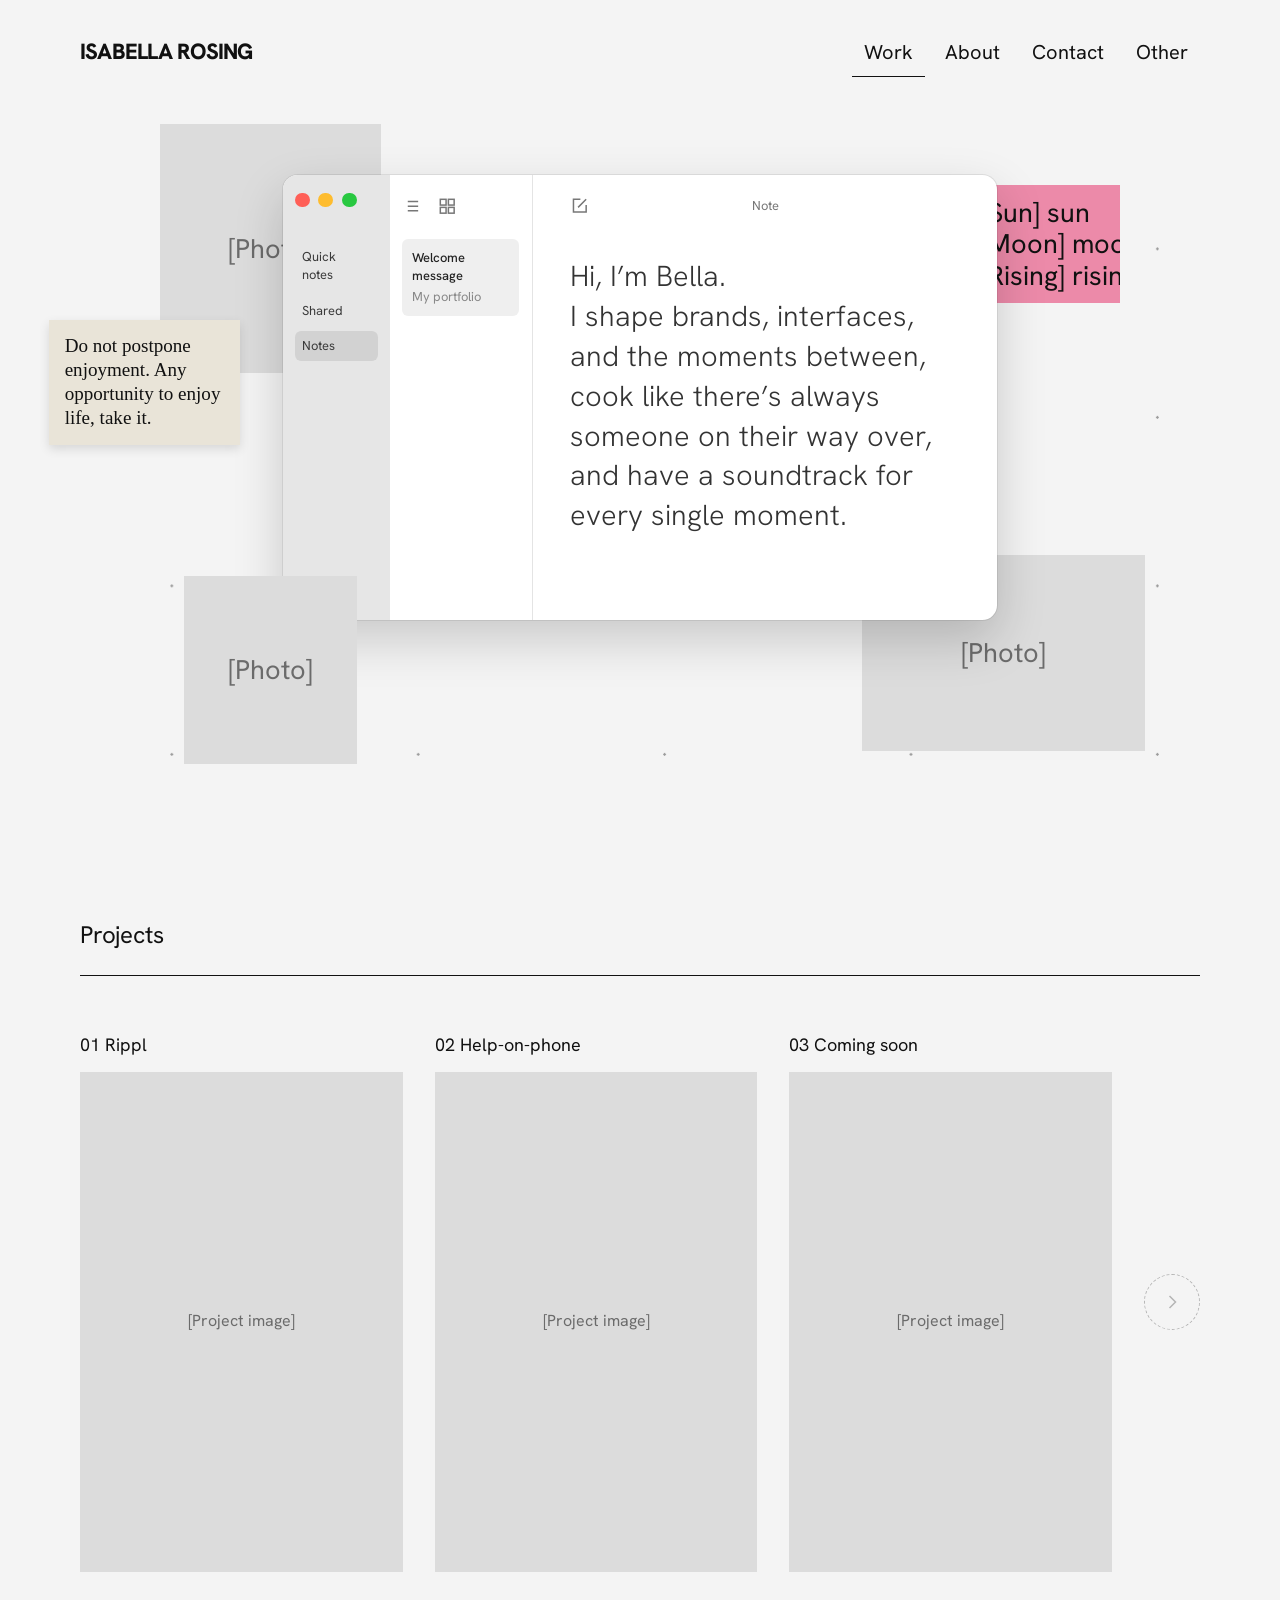
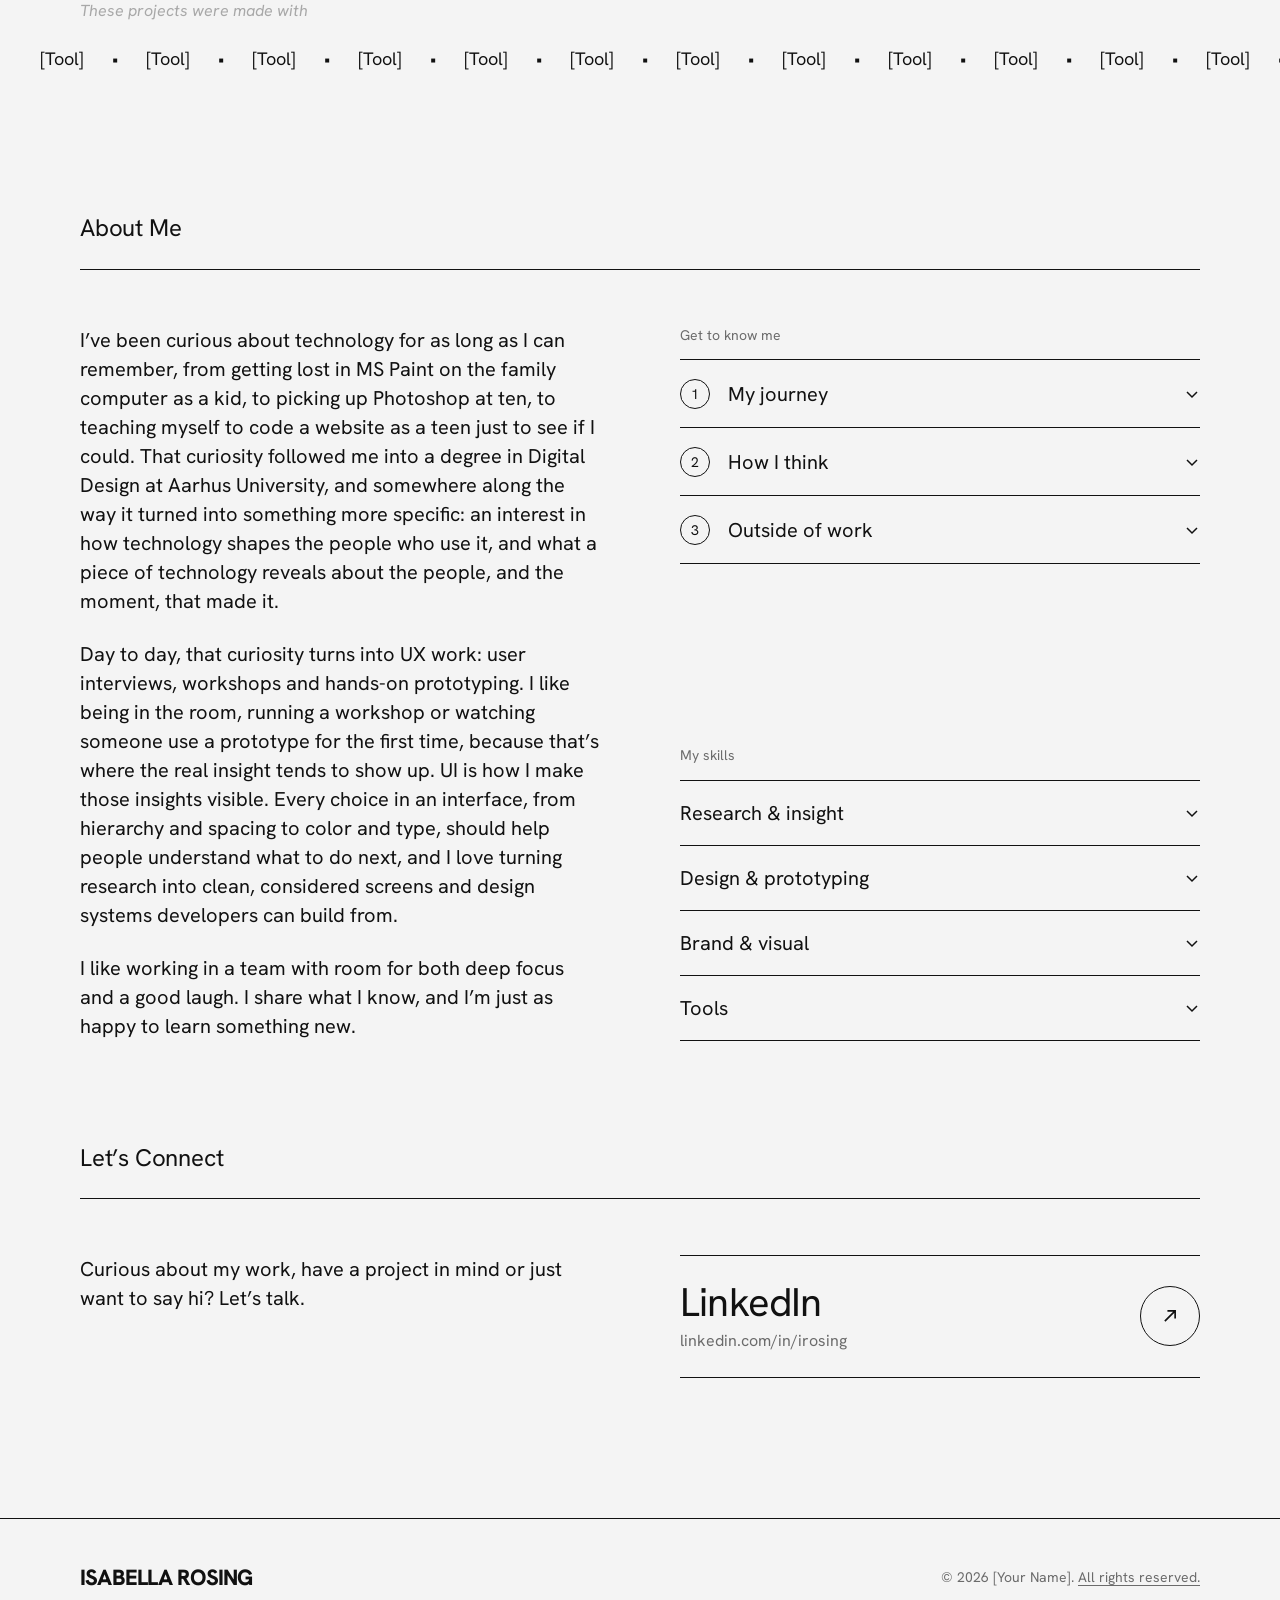
==== commit d0881831: "Changes to every file" ====
--- a/index.html
+++ b/index.html
@@ -7,7 +7,7 @@
 <meta name="description" content="Portfolio of [Your Name], a [role] based in [City].">
 <link rel="preconnect" href="https://fonts.googleapis.com">
 <link rel="preconnect" href="https://fonts.gstatic.com" crossorigin>
-<link rel="stylesheet" href="https://fonts.googleapis.com/css2?family=Hanken+Grotesk:ital,wght@0,300;0,400;0,500;0,800;1,300;1,400&amp;display=swap">
+<link rel="stylesheet" href="https://fonts.googleapis.com/css2?family=Hanken+Grotesk:ital,wght@0,300;0,400;0,500;0,700;0,800;1,300;1,400&amp;display=swap">
 <link rel="stylesheet" href="css/styles.css">
 </head>
 <body>
@@ -55,38 +55,40 @@
   </div>
 </section>
 
-<section class="section section--projects">
+<section class="section section--projects" id="projects">
   <h2 class="section-title section-title--small">Projects</h2>
   <div class="projects">
     <article class="project">
       <div class="project__name">01 Rippl</div>
-      <div class="project__card project__card--blue" tabindex="0">
+      <a class="project__card project__card--blue" href="rippl.html" aria-label="Rippl – view project">
         <div class="placeholder project__image">[Project image]</div>
         <div class="project__info">
-          <p class="project__desc">Et casestudie af mit strategiske designprojekt som fokuserer på bæredygtige vandfremtider.</p>
+          <h3 class="project__title">Rainwater as a shared resource</h3>
+          <p class="project__desc">A non-profit concept that makes rainwater reuse accessible to apartment residents</p>
           <p class="project__tag">Strategisk design</p>
         </div>
-      </div>
+      </a>
     </article>
     <article class="project">
       <div class="project__name">02 Help-on-phone</div>
-      <div class="project__card project__card--yellow" tabindex="0">
+      <a class="project__card project__card--yellow" href="help-on-phone.html" aria-label="Help-on-phone – view project">
+        <div class="placeholder project__image">[Project image]</div>
+        <div class="project__info">
+          <h3 class="project__title">From towing cars to phonefixes</h3>
+          <p class="project__desc">A tool inside SOS International’s case system that helps operators guide stranded drivers over the phone, so fewer breakdowns need a tow truck.</p>
+          <p class="project__tag">Service design</p>
+        </div>
+      </a>
+    </article>
+    <article class="project">
+      <div class="project__name">03 Coming soon</div>
+      <a class="project__card project__card--orange" href="coming-soon.html" aria-label="Coming soon – view project">
         <div class="placeholder project__image">[Project image]</div>
         <div class="project__info">
           <p class="project__desc">[Short description of the project.]</p>
           <p class="project__tag">[Category]</p>
         </div>
-      </div>
-    </article>
-    <article class="project">
-      <div class="project__name">03 Coming soon</div>
-      <div class="project__card project__card--orange" tabindex="0">
-        <div class="placeholder project__image">[Project image]</div>
-        <div class="project__info">
-          <p class="project__desc">[Short description of the project.]</p>
-          <p class="project__tag">[Category]</p>
-        </div>
-      </div>
+      </a>
     </article>
     <button class="circle-btn" type="button" disabled aria-label="More projects – coming soon" data-tooltip="More projects coming soon"><svg width="20" height="20" viewBox="0 0 20 20" fill="none" stroke="currentColor" stroke-width="1.5" aria-hidden="true"><path d="M7.5 4l6 6-6 6"/></svg></button>
   </div>
@@ -102,17 +104,24 @@
   <h2 class="section-title section-title--small">About Me</h2>
   <div class="two-col">
     <div class="about-text">
-      <p>[A short introduction: what kind of designer you are, what you work on and who you work with.]</p>
-      <p>[A second paragraph about what drives you – side projects, teaching, writing or whatever else you’re known for.]</p>
+      <p>I’ve been curious about technology for as long as I can remember, from getting lost in MS Paint on the family computer as a kid, to picking up Photoshop at ten, to teaching myself to code a website as a teen just to see if I could. That curiosity followed me into a degree in Digital Design at Aarhus University, and somewhere along the way it turned into something more specific: an interest in how technology shapes the people who use it, and what a piece of technology reveals about the people, and the moment, that made it.</p>
+      <p>Day to day, that curiosity turns into UX work: user interviews, workshops and hands-on prototyping. I like being in the room, running a workshop or watching someone use a prototype for the first time, because that’s where the real insight tends to show up. UI is how I make those insights visible. Every choice in an interface, from hierarchy and spacing to color and type, should help people understand what to do next, and I love turning research into clean, considered screens and design systems developers can build from.</p>
+      <p>I like working in a team with room for both deep focus and a good laugh. I share what I know, and I’m just as happy to learn something new.</p>
     </div>
     <div class="services">
+      <h3 class="list-label">Get to know me</h3>
       <div class="service">
-        <button class="service__toggle" type="button" aria-expanded="true" aria-controls="service-1">
+        <button class="service__toggle" type="button" aria-expanded="false" aria-controls="service-1">
           <span class="service__num">1</span>
           <span class="service__title">My journey</span>
           <svg width="16" height="16" viewBox="0 0 16 16" fill="none" stroke="currentColor" stroke-width="1.5" aria-hidden="true" class="service__chevron"><path d="M3 6l5 5 5-5"/></svg>
         </button>
-        <p class="service__body" id="service-1">[Short description of what this service includes.] <em>Starting at [Price]</em></p>
+        <div class="service__body" id="service-1" hidden>
+          <p>It started in Kolding, where a foundation year at Design Culture taught me that everything we make says something about the people behind it and the people who use it. From there I moved to Aarhus to study digital design, and quickly learned to work in sprints, test early, and let users prove me wrong.</p>
+          <p>Along the way I worked with SOS International, Grundfos and Aarhus Vand, and helped create a VR game based on P.S. Krøyer’s painting <em>Skagensjægerne</em>, exhibited at ARoS. In my bachelor’s thesis, I interviewed 11 designers about how they use AI tools in their work. In my master’s thesis, I reviewed 15 studies on how people form social relationships with AI companions.</p>
+          <p>Alongside my studies, I co-founded KINDA, a startup helping adults form real friendships, and went through Kitchen AU’s intern in own startup programme. That taught me to pitch, sell an idea, and take business models as seriously as user needs.</p>
+          <p>My path hasn’t been a straight line, and I’m glad it hasn’t. In retail and floristry, I managed scheduling for the whole team, onboarded new staff, and trained colleagues in the system we used for live sales, so I’ve seen up close how tools either help people or get in their way. At Tricon I learned precision from the other side, turning technical drawings into tested products on tight deadlines. I bring both into how I run a project today.</p>
+        </div>
       </div>
       <div class="service">
         <button class="service__toggle" type="button" aria-expanded="false" aria-controls="service-2">
@@ -120,15 +129,67 @@
           <span class="service__title">How I think</span>
           <svg width="16" height="16" viewBox="0 0 16 16" fill="none" stroke="currentColor" stroke-width="1.5" aria-hidden="true" class="service__chevron"><path d="M3 6l5 5 5-5"/></svg>
         </button>
-        <p class="service__body" id="service-2" hidden>[Short description of what this service includes.] <em>Starting at [Price]</em></p>
+        <div class="service__body" id="service-2" hidden>
+          <p>Before I open Figma, I want to know who this is really for, what they’re trying to get done, and where the current experience gets in their way.</p>
+          <dl class="about-phases">
+            <div><dt>Discover</dt><dd>User interviews, surveys, competitor analysis, desk research, thematic analysis</dd></div>
+            <div><dt>Define &amp; Ideate</dt><dd>Workshop facilitation, co-design, journey mapping, business model canvas, value proposition design</dd></div>
+            <div><dt>Design &amp; Prototype</dt><dd>UI and visual design, Figma design systems, Framer, service design, iterative prototyping</dd></div>
+            <div><dt>Test &amp; Refine</dt><dd>Usability testing, feedback synthesis, iteration</dd></div>
+            <div><dt>Tools</dt><dd>Figma · Framer · Adobe Creative Suite · Canva · Basic HTML/CSS/JS</dd></div>
+            <div><dt>A Grounded Take on AI</dt><dd>My bachelor’s and master’s theses both explored AI, which gave me a research-based sense of where AI genuinely strengthens a design process, and where it doesn’t.</dd></div>
+          </dl>
+        </div>
       </div>
       <div class="service">
         <button class="service__toggle" type="button" aria-expanded="false" aria-controls="service-3">
           <span class="service__num">3</span>
-          <span class="service__title">What I bring to the table</span>
+          <span class="service__title">Outside of work</span>
           <svg width="16" height="16" viewBox="0 0 16 16" fill="none" stroke="currentColor" stroke-width="1.5" aria-hidden="true" class="service__chevron"><path d="M3 6l5 5 5-5"/></svg>
         </button>
-        <p class="service__body" id="service-3" hidden>[Short description of what this service includes.] <em>Starting at [Price]</em></p>
+        <div class="service__body" id="service-3" hidden>
+          <p>When I’m not designing, I usually have a camera or a guitar in my hands. I also make ceramics, knit, and get out into nature whenever I can. Working with my hands keeps my eye for shape, texture and color sharp.</p>
+          <p>I’m fascinated by the history of technology, and by tech that’s used in artistic ways. I’m part of the Tamagotchi generation, and one day I’d love to design small, playful gadgets in that same spirit. Having turned technical drawings into tested products at Tricon, I know what it takes to get an idea from paper to something that actually works.</p>
+        </div>
+      </div>
+      <div class="skill-groups">
+        <h3 class="list-label">My skills</h3>
+        <details class="skill-group">
+          <summary>Research &amp; insight<svg width="16" height="16" viewBox="0 0 16 16" fill="none" stroke="currentColor" stroke-width="1.5" aria-hidden="true" class="skill-group__chevron"><path d="M3 6l5 5 5-5"/></svg></summary>
+          <ul class="skill-chips">
+            <li>User research</li>
+            <li>Workshops</li>
+            <li>Usability testing</li>
+            <li>Thematic analysis</li>
+          </ul>
+        </details>
+        <details class="skill-group">
+          <summary>Design &amp; prototyping<svg width="16" height="16" viewBox="0 0 16 16" fill="none" stroke="currentColor" stroke-width="1.5" aria-hidden="true" class="skill-group__chevron"><path d="M3 6l5 5 5-5"/></svg></summary>
+          <ul class="skill-chips">
+            <li>Wireframing</li>
+            <li>Prototyping</li>
+            <li>Interaction design</li>
+            <li>Figma design systems</li>
+            <li>Designing with AI</li>
+          </ul>
+        </details>
+        <details class="skill-group">
+          <summary>Brand &amp; visual<svg width="16" height="16" viewBox="0 0 16 16" fill="none" stroke="currentColor" stroke-width="1.5" aria-hidden="true" class="skill-group__chevron"><path d="M3 6l5 5 5-5"/></svg></summary>
+          <ul class="skill-chips">
+            <li>Visual identity</li>
+            <li>Branding</li>
+          </ul>
+        </details>
+        <details class="skill-group">
+          <summary>Tools<svg width="16" height="16" viewBox="0 0 16 16" fill="none" stroke="currentColor" stroke-width="1.5" aria-hidden="true" class="skill-group__chevron"><path d="M3 6l5 5 5-5"/></svg></summary>
+          <ul class="skill-chips">
+            <li>Figma</li>
+            <li>Framer</li>
+            <li>Adobe Creative Suite</li>
+            <li>Canva</li>
+            <li>Basic HTML/CSS/JS</li>
+          </ul>
+        </details>
       </div>
     </div>
   </div>
--- a/css/styles.css
+++ b/css/styles.css
@@ -195,22 +195,23 @@
 }
 .project { flex: 1 1 0; display: flex; flex-direction: column; gap: 14px; }
 .project__name { font-size: 18px; }
-.project__card { position: relative; height: 500px; overflow: hidden; }
+.project__card { position: relative; display: block; height: 500px; overflow: hidden; color: inherit; text-decoration: none; }
 .project__card:focus-visible { outline-offset: 4px; }
 .project__image { position: absolute; inset: 0; background: #dcdcdc; }
 /* Project details: hidden behind the image, fade in on hover or keyboard focus */
 .project__info {
   position: absolute; inset: 0; padding: 32px;
-  display: flex; align-items: center; justify-content: center; text-align: center;
+  display: flex; flex-direction: column; align-items: flex-start; justify-content: flex-start; text-align: left;
   background: var(--card-color); color: var(--ink);
   opacity: 0; transition: opacity .25s ease;
 }
 .project__card:hover .project__info,
 .project__card:focus-within .project__info { opacity: 1; }
 /* Same size as the [Project image] placeholder text, centred the same way */
+.project__title { margin: 0 0 8px; max-width: 32ch; font-size: 18px; font-weight: 700; line-height: 1.3; }
 .project__desc { margin: 0; max-width: 30ch; font-size: 16px; line-height: 1.45; }
 .project__tag {
-  position: absolute; left: 32px; right: 32px; bottom: 32px; margin: 0; text-align: left;
+  position: absolute; bottom: 32px; right: 32px; left: 32px; margin: 0; text-align: left;
   font-size: 13px; letter-spacing: .06em; text-transform: uppercase;
 }
 .project__card--blue { --card-color: #b4caeb; }
@@ -231,11 +232,126 @@
   display: flex; align-items: center; justify-content: center;
 }
 
+/* ---------- Project (case study) pages ---------- */
+.case-hero { padding: 40px var(--gutter) 0; }
+.case-back {
+  display: inline-flex; align-items: center; gap: 8px;
+  font-size: 16px; color: var(--muted); text-decoration: none;
+}
+.case-back:hover { color: var(--ink); }
+.case-hero__num { margin: 56px 0 8px; font-size: 18px; display: flex; align-items: center; }
+.case-hero__title {
+  margin: 0;
+  font-size: clamp(56px, 9vw, 128px); line-height: .9; font-weight: 800;
+  letter-spacing: -0.035em; text-transform: uppercase;
+}
+/* The title links back to the front page; a "<" fades in to its left on hover */
+.case-hero__link { position: relative; display: block; color: inherit; text-decoration: none; }
+.case-hero__link:hover { color: inherit; }
+/* Small "<" in front of the project number, always visible, links to the front page */
+.case-hero__back { display: inline-flex; align-items: center; margin-right: 12px; color: var(--ink); }
+.case-hero__back:hover { color: var(--muted); }
+.case-hero__lead { margin: 32px 0 0; max-width: 640px; font-size: 22px; line-height: 1.4; }
+.case-meta {
+  margin: 56px 0 0; padding-top: 20px; border-top: var(--rule);
+  /* last column sizes to its content so a longer value (e.g. stakeholders) stays on one line */
+  display: grid; grid-template-columns: repeat(3, minmax(0, 1fr)) max-content; gap: 24px;
+}
+.case-meta dt { font-size: 14px; color: var(--muted); }
+.case-meta dd { margin: 6px 0 0; font-size: 18px; }
+.case-cover { height: 640px; margin: 72px var(--gutter) 140px; color: var(--ink-soft); }
+.case-cover--blue { background: #b4caeb; }
+.case-cover--yellow { background: #f6d668; }
+.case-cover--orange { background: #f18c22; }
+.case-image { height: 520px; margin-top: 56px; background: #dcdcdc; }
+
+/* Process: organic timeline. Text above/below a wavy line, one dot per step.
+   Each step is a column spanning three shared rows (text / line / text) via subgrid. */
+.timeline {
+  --line-h: 160px;
+  position: relative; padding-top: 56px;
+  display: grid; grid-template-columns: repeat(6, minmax(0, 1fr));
+  grid-template-rows: auto var(--line-h) auto;
+}
+.timeline__line {
+  grid-column: 1 / -1; grid-row: 2; width: 100%; height: 100%; overflow: visible;
+  fill: none; stroke: var(--ink); stroke-width: 1.5;
+}
+.timeline__line path { vector-effect: non-scaling-stroke; }
+.timeline__steps { display: contents; }
+.timeline__step {
+  grid-column: var(--col); grid-row: 1 / 4;
+  display: grid; grid-template-rows: subgrid; position: relative;
+}
+.timeline__text { display: flex; flex-direction: column; gap: 6px; margin-left: calc(12% - 24px); padding-right: 24px; }
+.timeline__step--up .timeline__text { grid-row: 1; align-self: end; padding-bottom: 20px; }
+.timeline__step--down .timeline__text { grid-row: 3; align-self: start; padding-top: 20px; }
+.timeline__num { font-size: 14px; color: var(--muted); }
+.timeline__title { margin: 0; font-size: 18px; font-weight: 700; line-height: 1.3; }
+.timeline__text p { margin: 0; font-size: 16px; line-height: 1.5; color: var(--ink-soft); }
+/* the dot sits on the line: row 2, at the step's height on the curve */
+.timeline__dot {
+  grid-row: 2; justify-self: start; align-self: start; margin-left: calc(12% - 24px);
+  width: 48px; height: 48px; margin-top: calc(var(--y) * var(--line-h) - 24px);
+  display: flex; align-items: center; justify-content: center; color: var(--ink);
+  border-radius: 50%; border: var(--rule); background: var(--bg); position: relative; z-index: 1;
+}
+
+/* Larger accordion style, shared by the research findings and About Me; titles can wrap, so give them room */
+/* dropdown column takes 60% of the row */
+.two-col--wide-right { grid-template-columns: minmax(0, 2fr) minmax(0, 3fr); }
+:is(.case-section, #about) .service__toggle { padding: 22px 0; gap: 18px; font-size: 20px; line-height: 1.4; }
+:is(.case-section, #about) .service__num { width: 30px; height: 30px; font-size: 14px; align-self: flex-start; margin-top: 1px; }
+:is(.case-section, #about) .service__body { padding: 0 0 28px 48px; font-size: 20px; line-height: 1.45; color: var(--muted); }
+
+/* Design: carousel – one image at a time, heading and text change with it */
+.carousel {
+  padding-top: 56px;
+  display: grid; grid-template-columns: minmax(0, 3fr) minmax(0, 2fr); gap: 64px; align-items: center;
+}
+/* slides are stacked in one grid cell, so the box keeps the height of the tallest slide */
+.carousel__media, .carousel__texts { display: grid; }
+.carousel__media > *, .carousel__texts > * { grid-area: 1 / 1; }
+.carousel__stage { position: relative; }
+.carousel__image { aspect-ratio: 16 / 10; background: #dcdcdc; }
+.carousel__image--brand { display: block; width: 100%; height: auto; background: #b4caeb; }
+/* arrows sit on the image, one on each side */
+.carousel__btn {
+  position: absolute; top: 50%; translate: 0 -50%; z-index: 1;
+  width: 48px; height: 48px; background: var(--bg);
+}
+.carousel__btn--prev { left: 20px; }
+.carousel__btn--next { right: 20px; }
+.carousel [data-slide] { opacity: 0; visibility: hidden; transition: opacity .35s ease, visibility .35s; }
+.carousel [data-slide].is-active { opacity: 1; visibility: visible; }
+.carousel__count { margin: 0 0 20px; font-size: 14px; color: var(--muted); }
+.carousel__text { display: flex; flex-direction: column; gap: 16px; font-size: 18px; line-height: 1.5; }
+.carousel__text p { margin: 0; }
+.carousel__title { margin: 0 0 4px; font-size: 24px; font-weight: 700; line-height: 1.3; }
+@media (prefers-reduced-motion: reduce) { .carousel [data-slide] { transition: none; } }
+
+/* Small bold subheadings (used in Reflection) */
+.case-sub__title { margin: 0; font-size: 20px; font-weight: 700; line-height: 1.35; }
+
+/* Test: short section, so the key sentence is set large */
+.case-statement { margin: 56px 0 0; max-width: 900px; font-size: 32px; font-weight: 300; line-height: 1.3; letter-spacing: -0.4px; }
+
+/* Reflection: key takeaway as a pull quote */
+.case-quote { margin: 0; padding-left: 28px; border-left: var(--rule); align-self: center; }
+/* Outcome: the clickable Rippl' prototype (its own page in prototypes/rippl/, scales itself to the frame) */
+.case-prototype { margin: 0; justify-self: end; width: 100%; max-width: 380px; display: flex; flex-direction: column; gap: 16px; }
+.case-prototype iframe { display: block; width: 100%; height: 800px; border: 0; }
+.case-prototype figcaption { font-size: 14px; color: var(--muted); text-align: left; }
+/* several text blocks stacked in one column */
+.case-stack { display: flex; flex-direction: column; gap: 48px; }
+.case-quote p { margin: 0; font-size: 32px; font-weight: 300; font-style: italic; line-height: 1.3; letter-spacing: -0.4px; }
+
 /* ---------- Services accordion ---------- */
 .about-text { display: flex; flex-direction: column; gap: 24px; font-size: 20px; line-height: 1.45; }
 .about-text p { margin: 0; }
+.about-text--bold { font-weight: 700; }
 .service { border-bottom: var(--rule); }
-.service:first-child { border-top: var(--rule); }
+.service:first-of-type { border-top: var(--rule); }
 .service__toggle {
   width: 100%; min-height: 56px; padding: 0;
   border: none; background: transparent; color: var(--ink);
@@ -254,6 +370,12 @@
   margin: 0; padding: 0 0 20px 38px;
   font-size: 16px; line-height: 1.5; color: var(--ink-soft);
 }
+.service__body p { margin: 0; }
+.service__body > :not(:first-child) { margin-top: 14px; }
+/* How I think: phases as a small definition list */
+.about-phases { margin-bottom: 0; display: flex; flex-direction: column; gap: 14px; }
+.about-phases dt { font-weight: 700; color: var(--ink); }
+.about-phases dd { margin: 2px 0 0; }
 
 /* ---------- Tools marquee ---------- */
 .tools { overflow: hidden; padding: 0 0 130px; }
@@ -269,6 +391,26 @@
 .project-tools__label { margin: 0 0 24px; font-size: 16px; font-style: italic; color: var(--muted); opacity: .55; }
 /* Pull the strip out past the section's side padding so it runs edge to edge */
 .project-tools .tools { padding: 0; margin-inline: calc(-1 * var(--gutter)); }
+/* Skills under the About Me dropdowns: category dropdowns (native <details>) with outlined tags */
+/* About Me: at least 40px between the groups; main.js adds a fixed extra top margin (worked out
+   while everything is closed) so the column ends level with the text on the left, without anything
+   moving when a dropdown opens */
+.skill-groups { padding-top: 40px; }
+#about .service__toggle { padding-block: 18px; }
+.skill-group { border-bottom: var(--rule); }
+.skill-group:first-of-type { border-top: var(--rule); }
+/* small grey label above a dropdown list */
+.list-label { margin: 0 0 14px; font-size: 14px; font-weight: 400; color: var(--muted); }
+.skill-group summary {
+  display: flex; align-items: center; justify-content: space-between; gap: 16px;
+  padding: 18px 0; cursor: pointer; list-style: none;
+  font-size: 20px; line-height: 1.4; color: var(--ink);
+}
+.skill-group summary::-webkit-details-marker { display: none; }
+.skill-group__chevron { flex-shrink: 0; color: var(--ink); transition: transform .2s ease; }
+.skill-group[open] .skill-group__chevron { transform: rotate(180deg); }
+.skill-chips { margin: 0; padding: 0 0 24px; list-style: none; display: flex; flex-wrap: wrap; gap: 10px; }
+.skill-chips li { padding: 7px 16px; border: 1px solid var(--ink); border-radius: 999px; font-size: 16px; line-height: 1.3; }
 @media (prefers-reduced-motion: reduce) { .tools__track { animation: none; } }
 
 /* ---------- Testimonials ---------- */
@@ -417,6 +559,14 @@
 
 /* ---------- Responsive ---------- */
 @media (max-width: 1100px) {
+  /* timeline turns vertical: a line down the left with the steps in order */
+  .timeline { display: block; padding-top: 48px; }
+  .timeline__line { display: none; }
+  .timeline__steps { display: flex; flex-direction: column; gap: 36px; position: relative; margin: 0; padding: 0 0 0 64px; list-style: none; }
+  .timeline__steps::before { content: ""; position: absolute; left: 21px; top: 20px; bottom: 20px; width: 1.5px; background: var(--ink); }
+  .timeline__step { display: block; padding: 0; }
+  .timeline__step--up .timeline__text, .timeline__step--down .timeline__text { padding: 0; margin: 0; }
+  .timeline__dot { position: absolute; left: -64px; top: -4px; margin: 0; width: 44px; height: 44px; }
   :root { --gutter: 48px; }
   .testimonials { padding: 80px 0 0; }
   .clients { font-size: 44px; }
@@ -437,7 +587,24 @@
   .projects { flex-direction: column; align-items: stretch; }
   .project__card { height: 360px; }
   .project__info { padding: 24px; }
-  .project__tag { left: 24px; right: 24px; bottom: 24px; }
+  .project__tag { bottom: 24px; right: 24px; left: 24px; }
+  .case-hero__num { margin-top: 40px; }
+  .case-hero__lead { font-size: 18px; }
+  .case-meta { grid-template-columns: repeat(2, minmax(0, 1fr)); }
+  .case-cover { height: 360px; margin-top: 48px; margin-bottom: 96px; }
+  .case-image { height: 300px; margin-top: 40px; }
+  .case-section .two-col > div:empty { display: none; }
+  .carousel { grid-template-columns: 1fr; gap: 28px; padding-top: 40px; }
+  .carousel__title { font-size: 20px; }
+  .carousel__text { font-size: 16px; }
+  .carousel__btn { width: 40px; height: 40px; }
+  .carousel__btn--prev { left: 12px; }
+  .carousel__btn--next { right: 12px; }
+  :is(.case-section, #about) .service__toggle { font-size: 20px; padding: 18px 0; }
+  :is(.case-section, #about) .service__body { padding-left: 48px; font-size: 16px; }
+  .case-statement, .case-quote p { font-size: 24px; }
+  .case-quote { padding-left: 20px; }
+  .case-prototype iframe { height: 760px; }
   .projects .circle-btn { align-self: center; }
   .testimonials { padding-top: 56px; gap: 16px; }
   .testimonial blockquote { font-size: 22px; }
